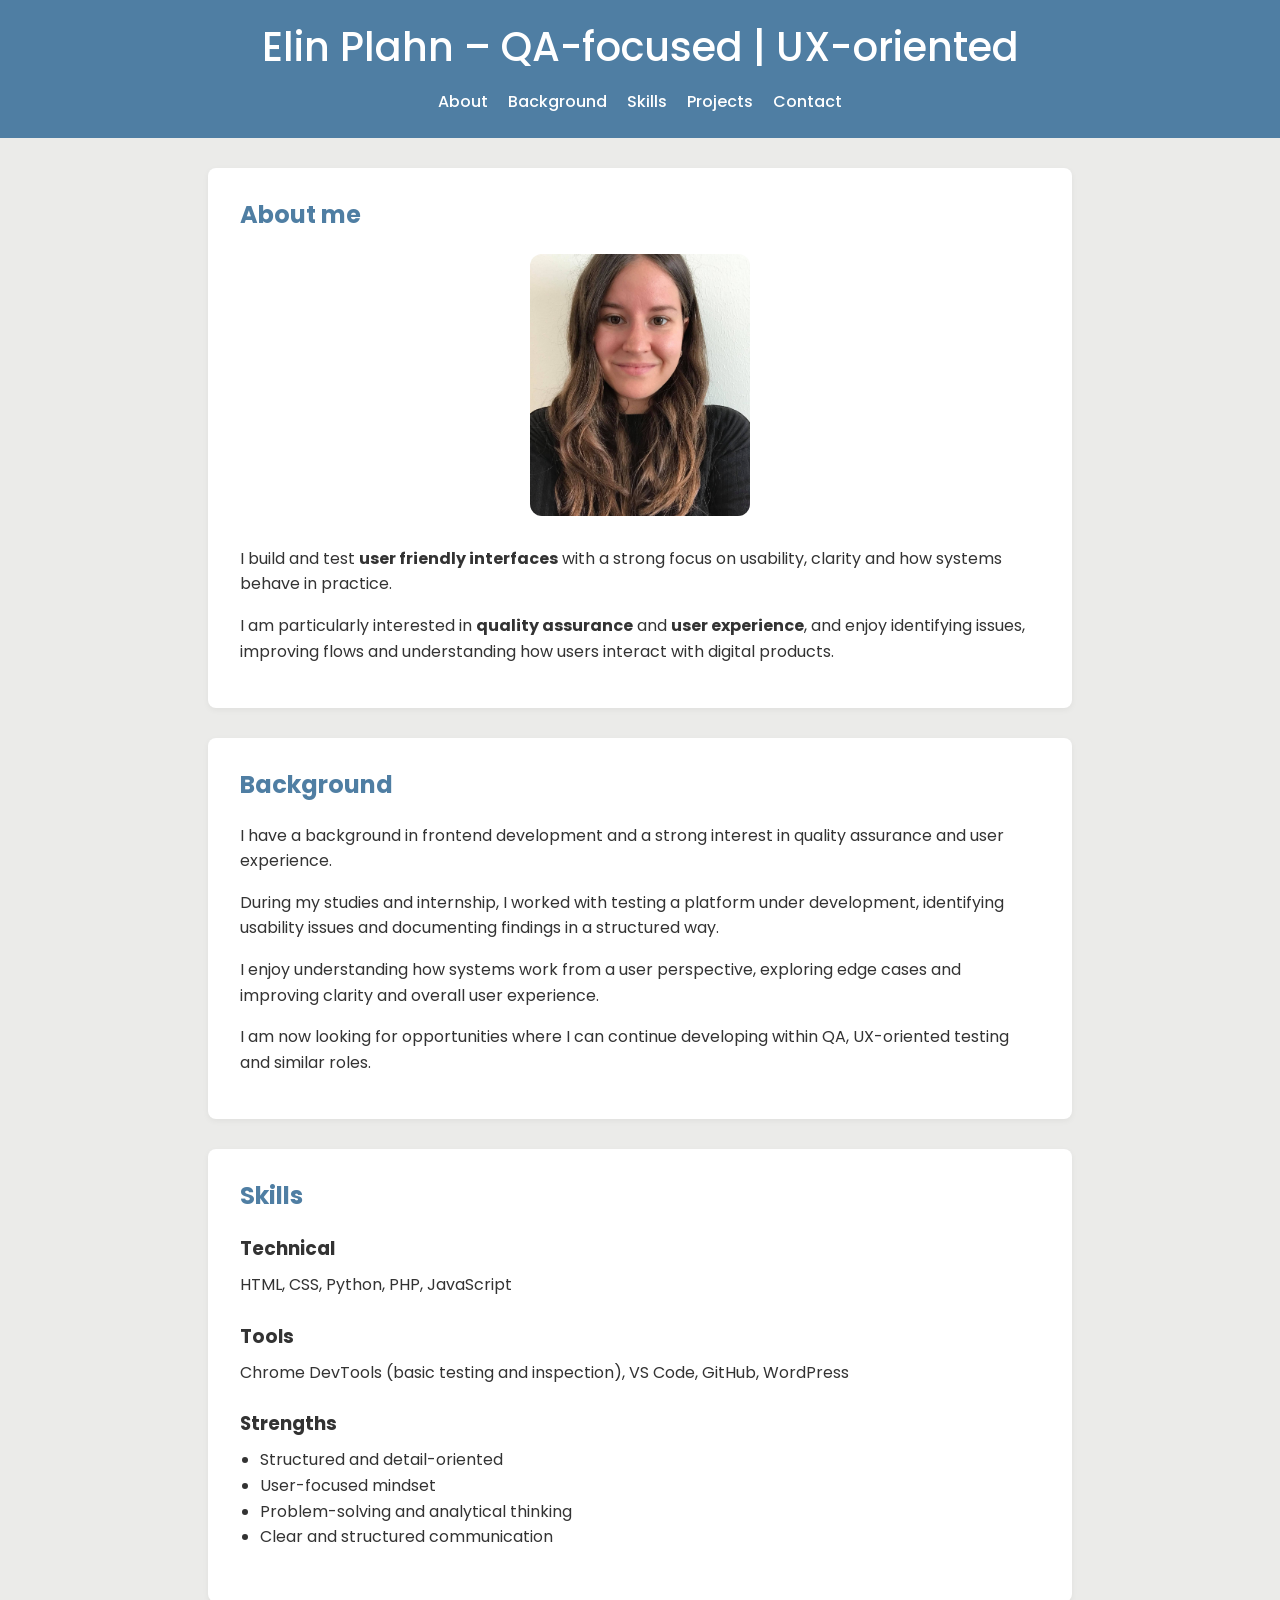
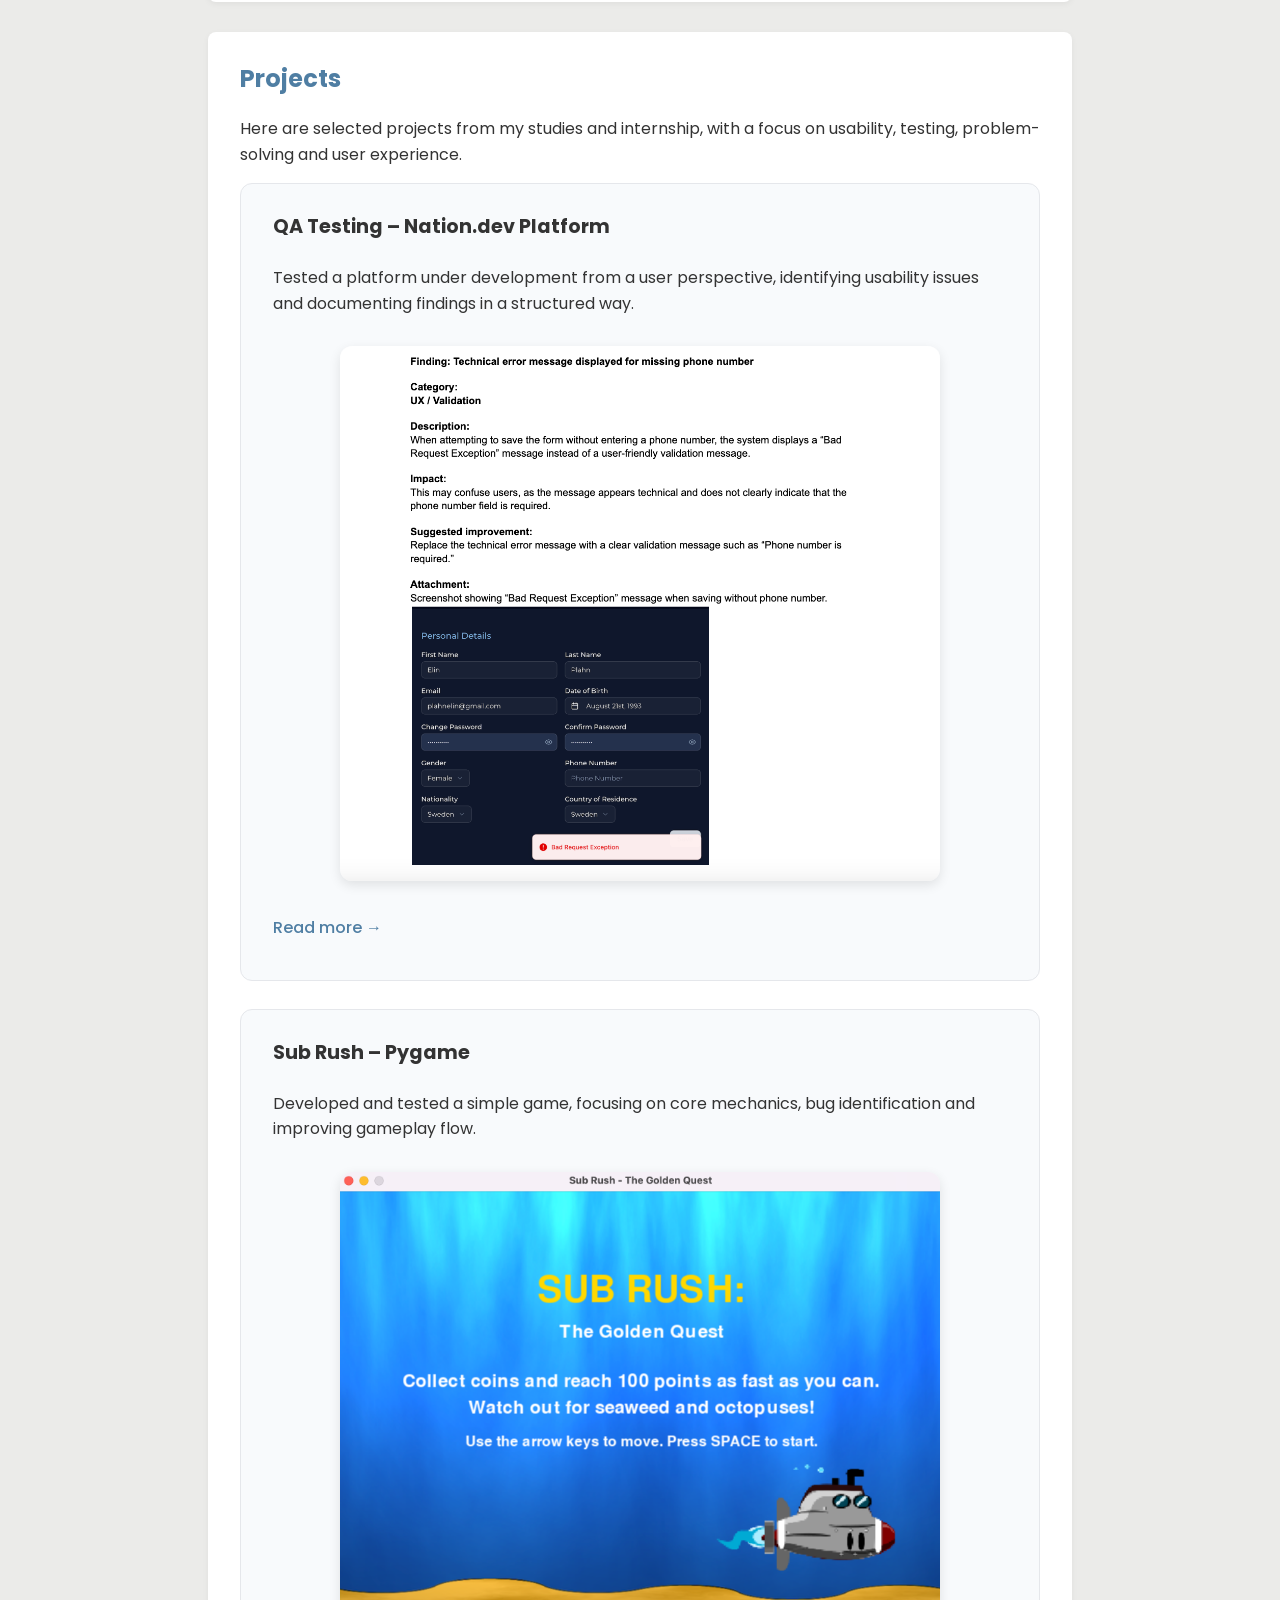
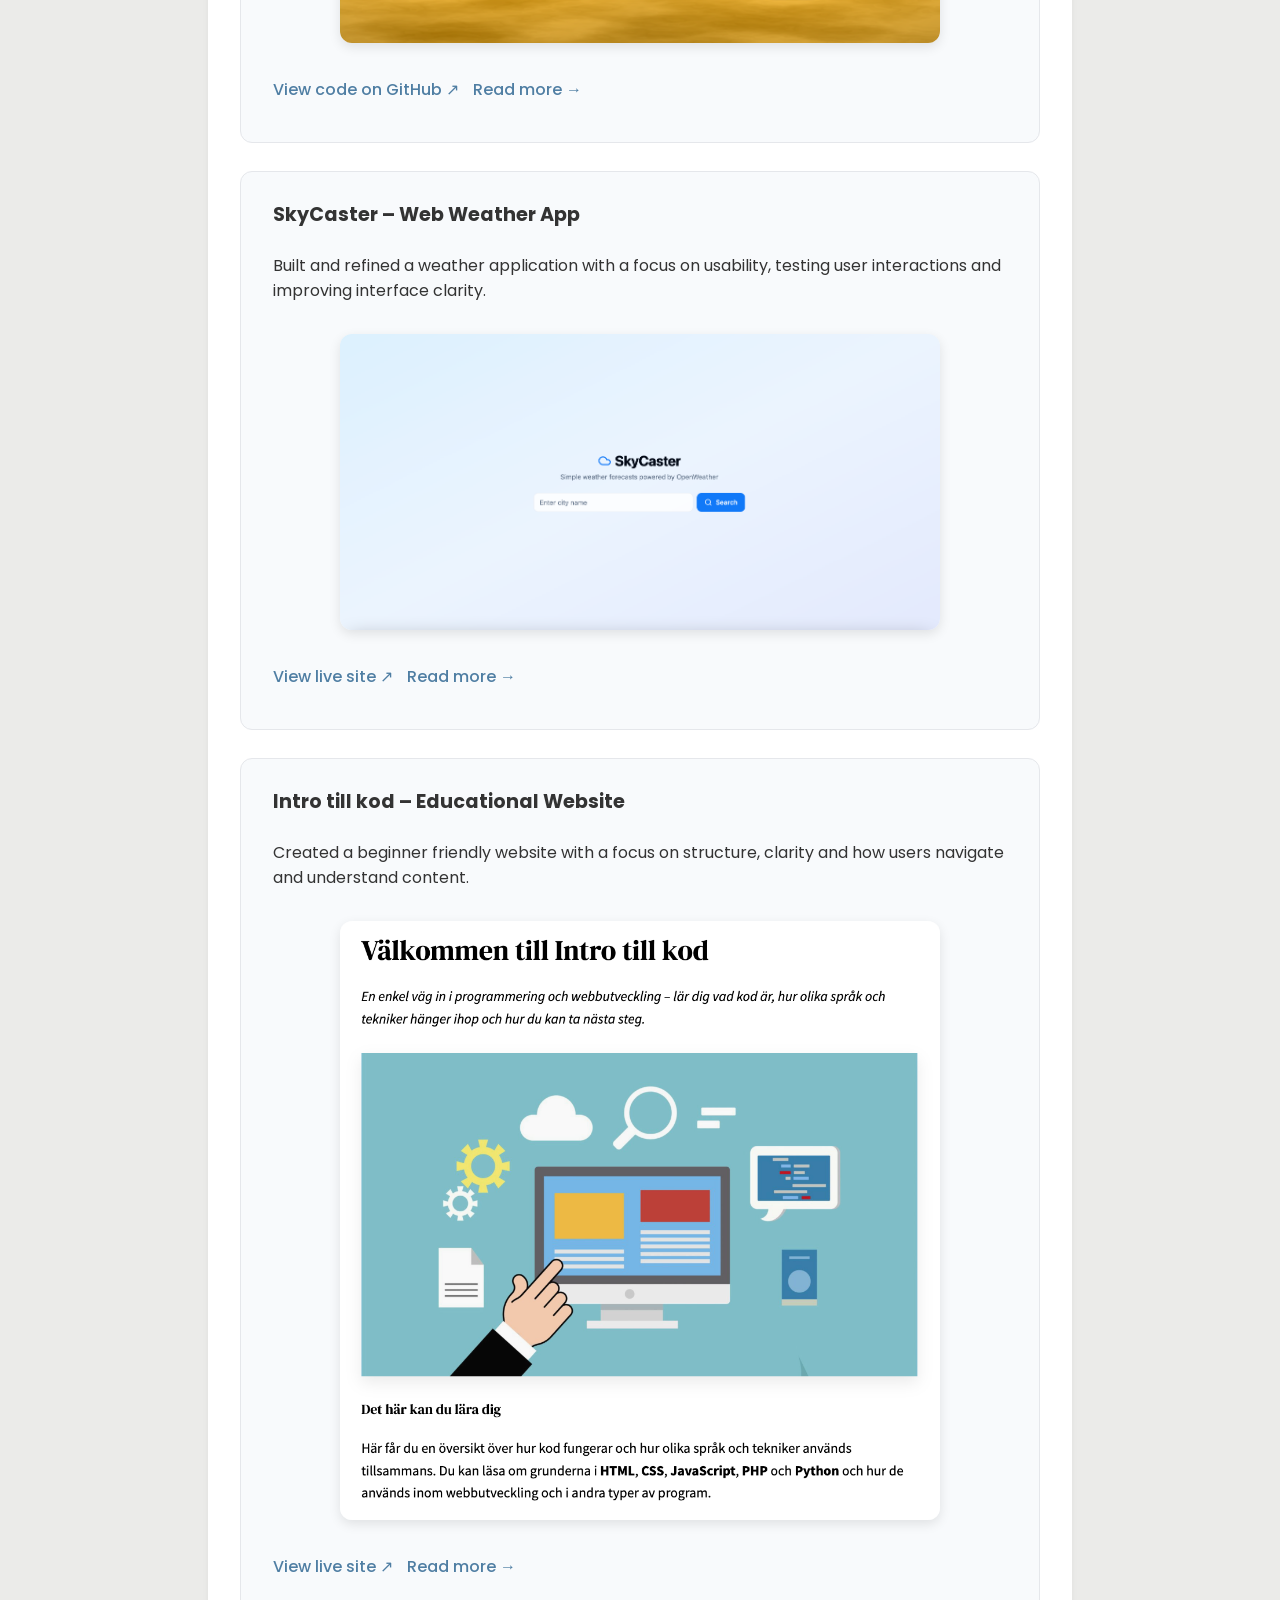
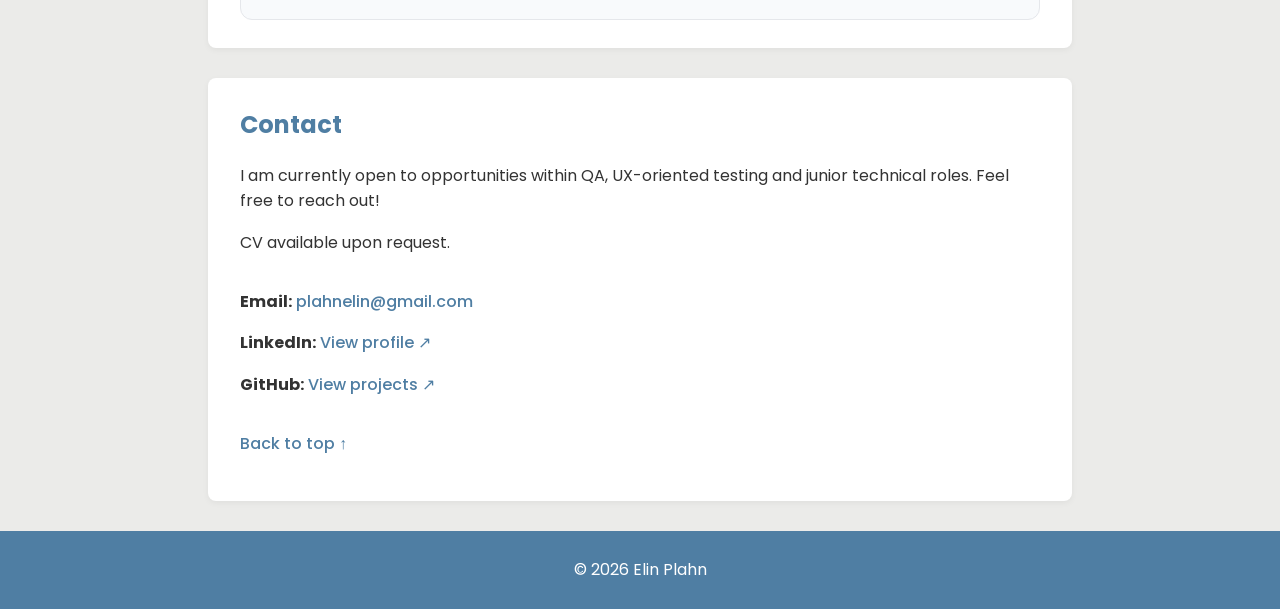
==== index.html @ 6ce19d5e "Update skills and contact information wording" ====
<!DOCTYPE html>
<html lang="en">
  <head>
    <meta charset="UTF-8">
    <meta name="viewport" content="width=device-width, initial-scale=1.0">
    <title>Elin Plahn | QA & UX</title>
    <link href="https://fonts.googleapis.com/css2?family=Poppins:wght@400;500;600&display=swap" rel="stylesheet">
    <link rel="stylesheet" href="css/index.css">
  </head>
  <body id="top">
    <header>
      <h1><a href="#top">Elin Plahn – QA-focused | UX-oriented</a></h1>
      <nav>
        <a href="#about">About</a>
        <a href="#background">Background</a>
        <a href="#skills">Skills</a>
      
        <div class="dropdown">
          <a href="#projects" class="dropbtn">Projects</a>
          <div class="dropdown-content">
            <a href="qa.html">QA Case</a>
            <a href="subrush.html">Sub Rush</a>
            <a href="weather.html">Weather App</a>
            <a href="intro.html">Intro till kod</a>
          </div>
        </div>
        <a href="#contact">Contact</a>
      </nav>
    </header>

    <div class="container">
      <section id="about">
        <h2>About me</h2>
        <img src="images/elinplahn.jpg" alt="Profile photo of Elin Plahn" class="profile-image">
        <p>I build and test <strong>user friendly interfaces</strong> with a strong focus on usability, clarity and how systems behave in practice.

        <p>I am particularly interested in <strong>quality assurance</strong> and <strong>user experience</strong>, and enjoy identifying issues, improving flows and understanding how users interact with digital products.</p>
      </section>
    </div>
    
    <div class="container">
      <section id="background">
        <h2>Background</h2>

        <p>I have a background in frontend development and a strong interest in quality assurance and user experience.</p>

        <p>During my studies and internship, I worked with testing a platform under development, identifying usability issues and documenting findings in a structured way.</p>

        <p>I enjoy understanding how systems work from a user perspective, exploring edge cases and improving clarity and overall user experience.</p>

        <p>I am now looking for opportunities where I can continue developing within QA, UX-oriented testing and similar roles.</p>
      </section>
    </div>

    <div class="container">
      <section id="skills">
        <h2>Skills</h2>
      
        <div class="skills-group">
          <h3>Technical</h3>
          <p>HTML, CSS, Python, PHP, JavaScript</p>
        </div>
      
        <div class="skills-group">
          <h3>Tools</h3>
          <p>Chrome DevTools (basic testing and inspection), VS Code, GitHub, WordPress</p>
        </div>
      
        <div class="skills-group">
          <h3>Strengths</h3>
          <ul>
            <li>Structured and detail-oriented</li>
            <li>User-focused mindset</li>
            <li>Problem-solving and analytical thinking</li>
            <li>Clear and structured communication</li>
          </ul>
        </div>
      </section>
    </div>
    
    <div class="container"> 
      <section id="projects">
        <h2>Projects</h2>
        <p>Here are selected projects from my studies and internship, with a focus on usability, testing, problem-solving and user experience.</p>

        <div class="projects-grid">
    
          <div class="project-card">
            <h3>QA Testing – Nation.dev Platform</h3>
            
            <p>Tested a platform under development from a user perspective, identifying usability issues and documenting findings in a structured way.</p>

            <img src="images/qa-bad-request-error.png" alt="Technical error message shown instead of user-friendly validation feedback" class="project-image">

            <div class="project-links">
              <a href="qa.html" class="project-link">Read more →</a>
            </div>

          </div>

          <div class="project-card">
            <h3>Sub Rush – Pygame</h3>

            <p>Developed and tested a simple game, focusing on core mechanics, bug identification and improving gameplay flow.</p>
            
            <img src="images/sub-rush-menu.png" alt="Gameplay showing submarine collecting coins and avoiding enemies" class="project-image">

            <div class="project-links">
              <a href="https://github.com/Eplahn/sub-rush-pygame" target="_blank" class="project-link">View code on GitHub ↗</a>
              <a href="subrush.html" class="project-link">Read more →</a>
            </div>

          </div>

          <div class="project-card">
            <h3>SkyCaster – Web Weather App</h3>
            
            <p>Built and refined a weather application with a focus on usability, testing user interactions and improving interface clarity.</p>

            <img src="images/skycaster-screenshot.png" alt="Screenshot of the SkyCaster weather app" class="project-image">

            <div class="project-links">
              <a href="https://sky-caster.lovable.app/" target="_blank" class="project-link">View live site ↗</a>
              <a href="weather.html" class="project-link">Read more →</a>
            </div>

          </div>

          <div class="project-card">
            <h3>Intro till kod – Educational Website</h3>

            <p>Created a beginner friendly website with a focus on structure, clarity and how users navigate and understand content.</p>

            <img src="images/intro-screenshot.png" alt="Screenshot of the Intro till kod website" class="project-image">

            <div class="project-links">
              <a href="https://introtillkod.ct.ws/" target="_blank" class="project-link">View live site ↗</a>
              <a href="intro.html" class="project-link">Read more →</a>
            </div>
          
          </div>
    
        </div>
      </section>
    </div>

    <div class="container">
      <section id="contact">
        <h2>Contact</h2>
      
        <p>I am currently open to opportunities within QA, UX-oriented testing and junior technical roles. Feel free to reach out!</p>
      
        <p>CV available upon request.</p>
      
        <div class="contact-links">
          <p>
            <strong>Email:</strong>
            <a href="mailto:plahnelin@gmail.com">plahnelin@gmail.com</a>
          </p>
      
          <p>
            <strong>LinkedIn:</strong>
            <a href="https://www.linkedin.com/in/elin-plahn/" target="_blank">View profile ↗</a>
          </p>
      
          <p>
            <strong>GitHub:</strong>
            <a href="https://github.com/Eplahn" target="_blank">View projects ↗</a>
          </p>
        </div>
      
        <p class="back-link">
          <a href="#top">Back to top ↑</a>
        </p>
      </section>
    </div>
    
    <footer>
        <p>© 2026 Elin Plahn</p>
    </footer>
  </body>
</html>
---- css/index.css ----
/* GLOBAL STYLING */

html {
  scroll-behavior: smooth;
}
  
body {
  margin: 0;
  padding: 0;
  color: #333;
  background-color: #ebebe9;
  font-family: "Poppins", "Segoe UI", Helvetica, Arial, sans-serif;
  line-height: 1.6;
}
  
h1 {
  margin: 0;
  font-size: 2.5em;
  font-weight: 500;
}
  
h2 {
  color: #4f7ea3;
  margin-top: 0;
  margin-bottom: 18px;
}
  
a {
  text-decoration: none;
}
  
  
  /* LAYOUT */
  
.container {
  background-color: white;
  margin: 30px auto;
  padding: 28px 32px;
  max-width: 800px;
  border-radius: 8px;
  box-shadow: 0 2px 6px rgba(0, 0, 0, 0.05);
}
  
footer {
  background-color: #4f7ea3;
  color: #fff;
  padding: 10px;
  text-align: center;
  font-family: "Poppins", "Segoe UI", Helvetica, Arial, sans-serif;
}
  
  
/* HEADER & NAV */
  
header {
  background-color: #4f7ea3;
  color: #fff;
  padding: 15px;
  text-align: center;
}
  
h1 a {
  color: white;
}
  
nav {
  display: flex;
  justify-content: center;
  align-items: center;
  gap: 20px;
  margin-top: 10px;
  margin-bottom: 8px;
}
  
nav a {
  color: white;
  text-underline-offset: 4px;
  font-weight: 500;
}
  
nav a:hover {
  text-decoration: underline;
}
  
nav a.active {
  text-decoration: underline;
  font-weight: 600;
}
  
  
/* Dropdown */
  
.dropdown {
  position: relative;
}
  
.dropdown-content {
  display: none;
  position: absolute;
  background-color: white;
  min-width: 180px;
  border-radius: 6px;
  box-shadow: 0 4px 10px rgba(0,0,0,0.1);
  top: 100%;
  left: 0;
  z-index: 1000;
}
  
.dropdown-content a {
  color: #333;
  padding: 10px;
  display: block;
}
  
.dropdown-content a:hover {
  background-color: #f2f2f2;
  padding-left: 14px;
  transition: 0.2s;
}
  
.dropdown:hover .dropdown-content {
  display: block;
}
  
.dropbtn {
  background: none;
  border: none;
  color: white;
  font: inherit;
  font-weight: 500;
  cursor: pointer;
  padding: 0;
}
  
.dropbtn:hover {
  text-decoration: underline;
}
  
  
/* REUSABLE COMPONENTS */
  
/* Skills */
  
.skills-group {
  margin-bottom: 24px;
}
  
.skills-group h3 {
  margin-bottom: 8px;
}
  
.skills-group p,
.skills-group ul {
  margin: 0;
}
  
.skills-group ul {
  padding-left: 20px;
}
  
  
/* Project cards */
  
.projects-grid {
  display: flex;
  flex-direction: column;
  gap: 28px;
}
  
.project-card {
  display: flex;
  flex-direction: column;
  gap: 14px;
  background-color: #f8fafc;
  border-radius: 12px;
  padding: 28px 32px;
  border: 1px solid #e5e7eb;
  transition: transform 0.2s ease, box-shadow 0.2s ease;
}
  
.project-card:hover {
  transform: translateY(-4px);
  box-shadow: 0 8px 20px rgba(0,0,0,0.08);
}

.project-card h3 {
  margin-top: 0;
  margin-bottom: 8px;
  font-size: 1.2rem;
}
  
.project-card p {
  margin-top: 0;
  margin-bottom: 16px;
}
  
  
/* Links */
  
.project-links {
  display: flex;
  gap: 14px;
  margin-top: 4px;
  margin-bottom: 12px;
  flex-wrap: wrap;
}
  
.project-link {
  font-weight: 500;
  color: #4f7ea3;
  transition: 0.2s;
}
  
.project-link:hover {
  text-decoration: underline;
  color: #2f5978;
  transform: translateY(-4px);
}
  
  
/* Meta */
  
.project-meta {
  font-size: 0.9rem;
  color: #6b7280;
  margin-bottom: 24px;
}
  
  
/* QA */
  
.qa-finding {
  background-color: #f1f5f9;
  padding: 15px;
  border-radius: 10px;
  margin-top: 15px;
}
  
  
/* Utility links */

.go-to-link {
  display: inline-block;
  margin-bottom: 12px;
  color: #4f7ea3;
  font-weight: 500;
}

.go-to-link:hover {
  text-decoration: underline;
  color: #2f5978;
}
  
.back-link {
  margin-top: 24px;
  padding-top: 10px;
}

.back-link a {
  color: #4f7ea3;
  font-weight: 500;
}

.back-link a:hover {
  text-decoration: underline;
  color: #2f5978;
}
  
/* Contact */
  
.contact-links {
  padding-top: 1px;
}
  
.contact-links a {
  color: #4f7ea3;
  font-weight: 500;
}
  
.contact-links a:hover {
  text-decoration: underline;
  color: #2f5978;
}
  
  
/* IMAGES */
  
.profile-image {
  display: block;
  width: 100%;
  max-width: 220px;
  border-radius: 12px;
  margin: 20px auto 30px auto;
}
  
.project-image {
  display: block;
  width: 85%;
  max-width: 600px;
  margin: 0 auto 16px auto;
  border-radius: 12px;
  box-shadow: 0 4px 12px rgba(0,0,0,0.1);
}
  
.project-detail-image {
  display: block;
  width: 85%;
  max-width: 600px;
  margin: 0 auto;
  border-radius: 10px;
  box-shadow: 0 6px 18px rgba(0,0,0,0.08);
}
  
.project-figure {
  margin: 30px auto 34px auto;
  max-width: 600px;
}
  
.project-figure figcaption {
  margin-top: 10px;
  font-size: 0.9rem;
  color: #6b7280;
  text-align: center;
}
  
  
/* PAGE-SPECIFIC (INTRO) */
  
#intro p {
  margin-bottom: 18px;
}
  
#intro ul {
  margin-bottom: 38px;
  padding-left: 22px;
}
  
#intro li {
  margin-bottom: 6px;
}
  
#intro h3 {
  margin-top: 32px;
  margin-bottom: 14px;
}
  
  
/* RESPONSIVE */
  
@media (max-width: 768px) {
  header {
    padding: 18px 16px;
  }
  
  h1 {
    font-size: 2rem;
    line-height: 1.2;
  }
  
  nav {
    flex-wrap: wrap;
    gap: 10px 14px;
    margin-top: 14px;
  }
  
  nav a {
    font-size: 0.95rem;
  }
  
  .dropdown-content {
    display: none;
    position: static;
    transform: none;
    box-shadow: none;
    background: transparent;
    min-width: unset;
    margin-top: 6px;
    text-align: center;
  }
  
  .dropdown-content a {
    color: white;
    padding: 6px 0;
  }
  
  .container {
    margin: 20px 14px;
    padding: 18px;
  }
  
  .project-card {
    padding: 20px;
  }
  
  .project-image,
  .project-detail-image {
    width: 100%;
    max-width: 100%;
  }
}
  
@media (max-width: 480px) {
  h1 {
    font-size: 1.7rem;
  }  
  
  h2 {
    font-size: 1.9rem;
  }
  
  nav {
    gap: 8px 12px;
  }
  
  nav a {
    font-size: 0.9rem;
  }
  
  .dropdown-content {
    display: none !important;
  }
  
  .container {
    margin: 14px 10px;
    padding: 16px;
    border-radius: 6px;
  }
  
  .project-card {
    padding: 16px;
  }
  
  .project-card h3 {
    font-size: 1.1rem;
  }
  
  .project-links {
    gap: 10px;
  }
}
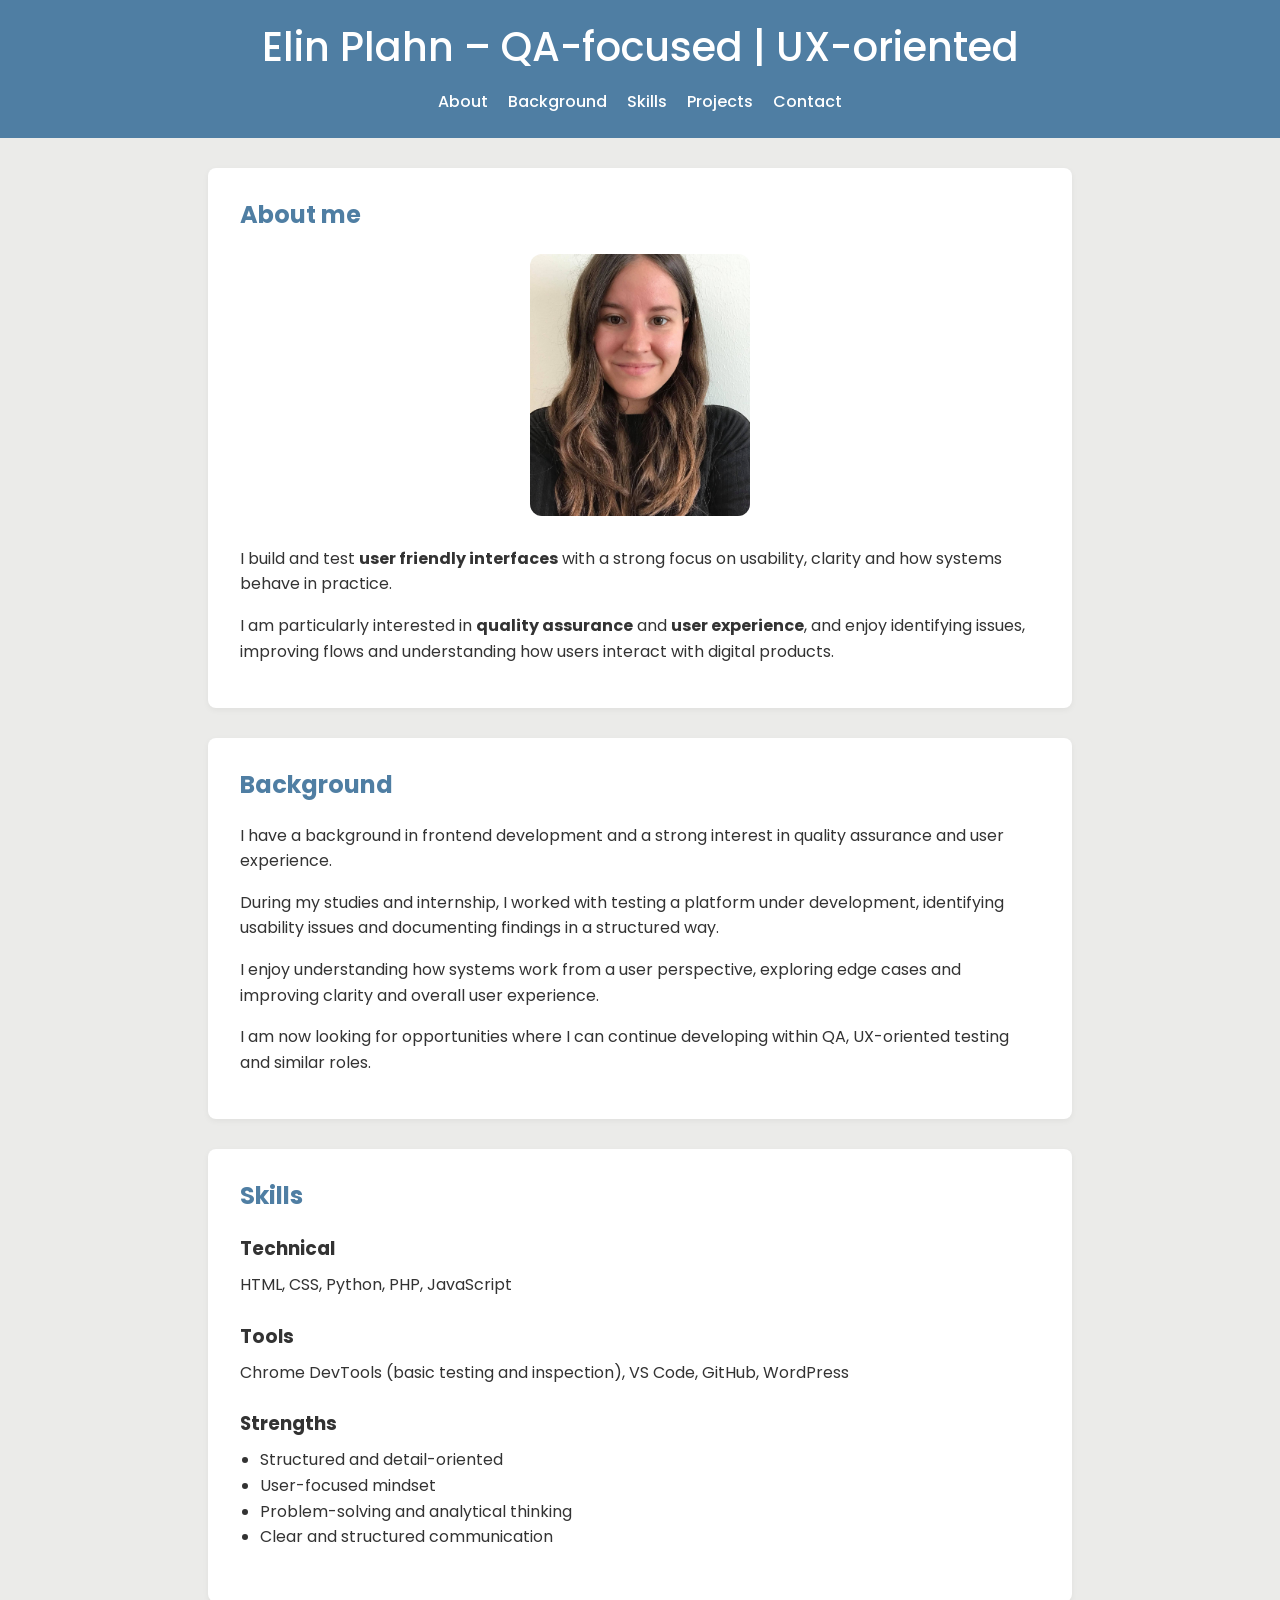
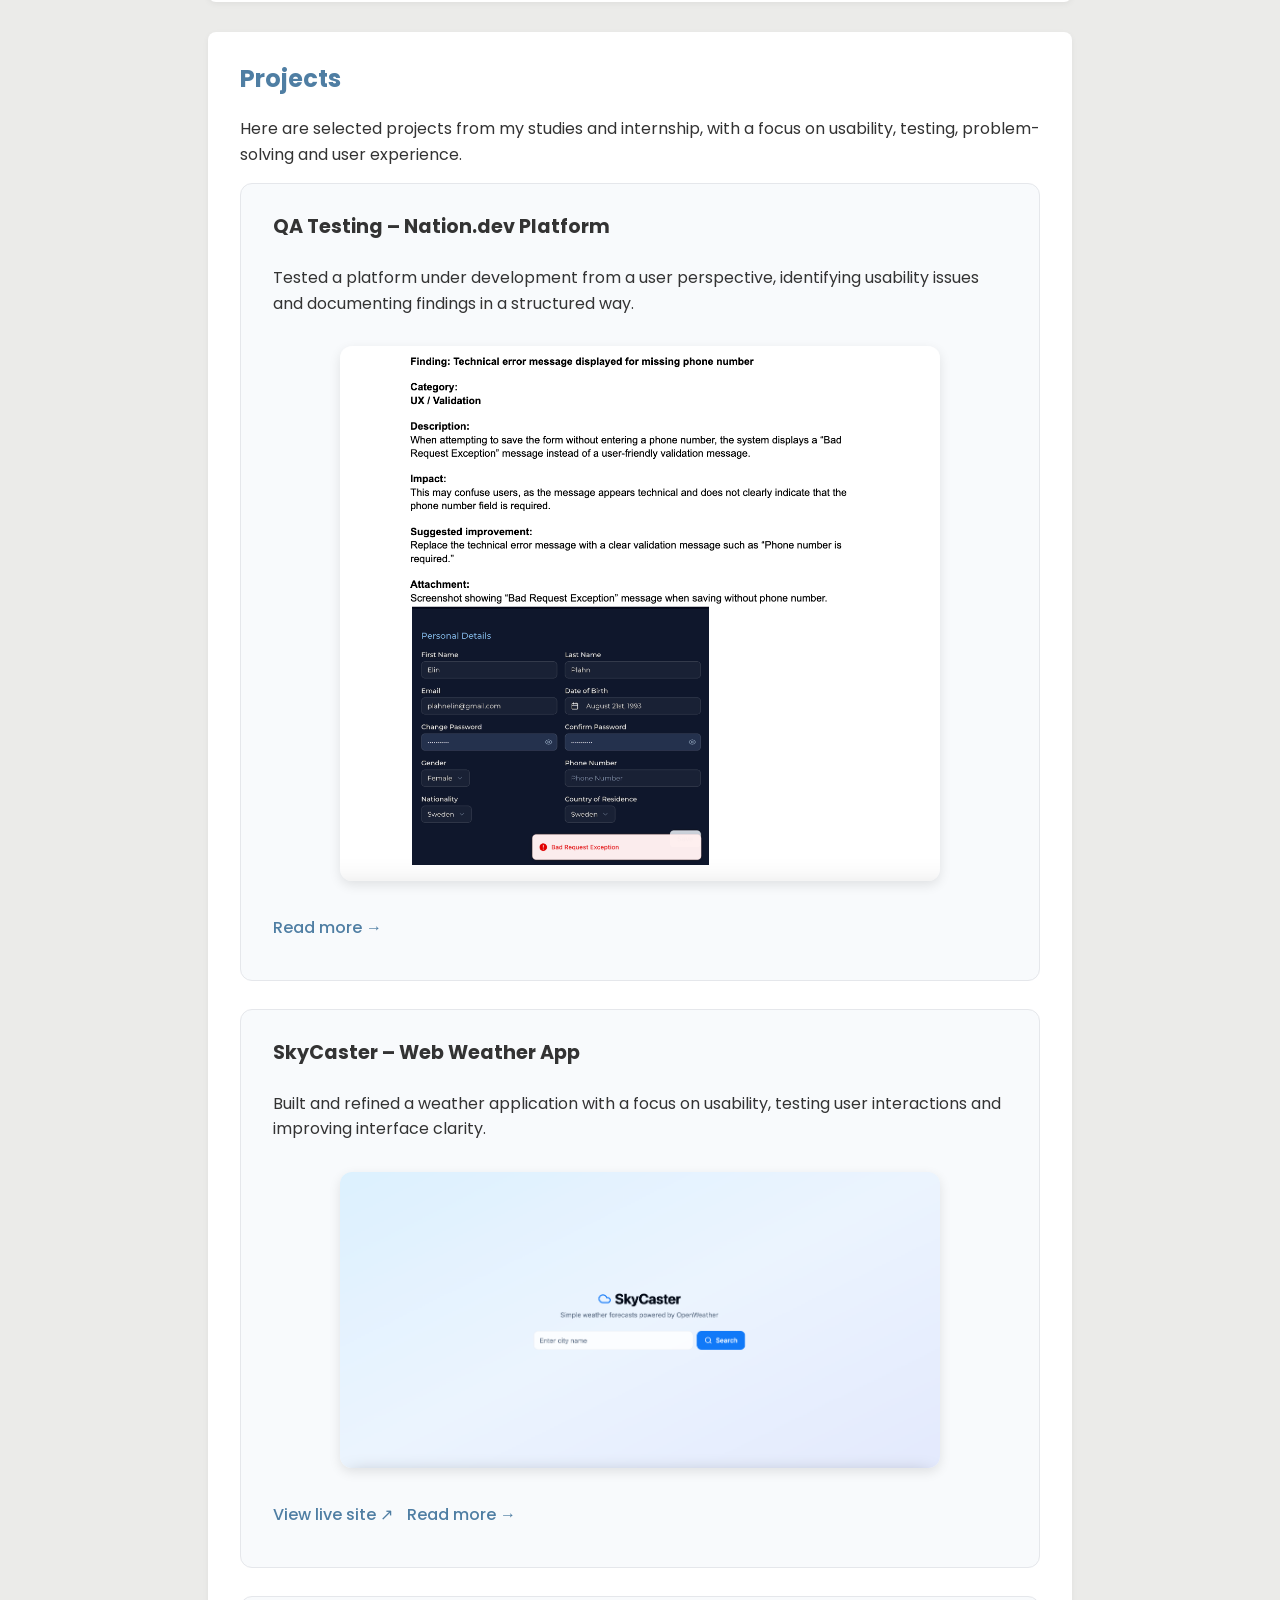
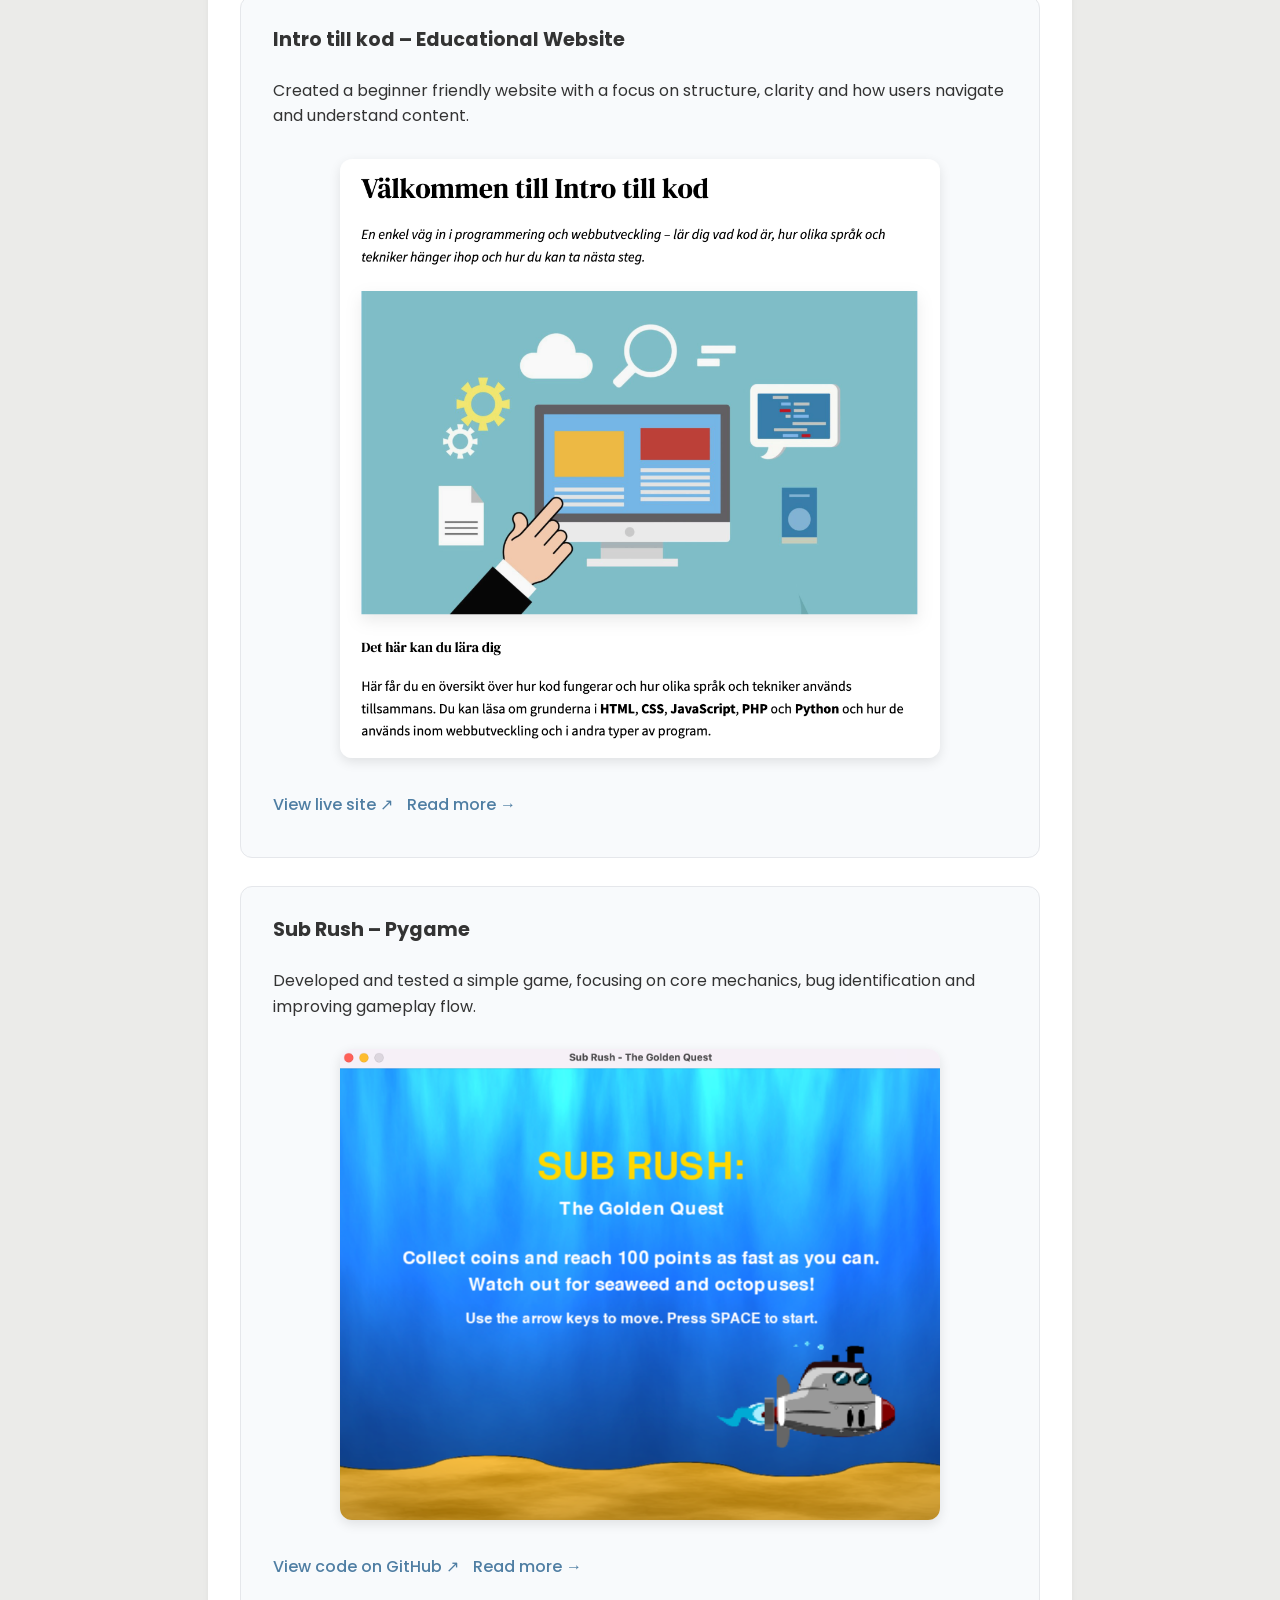
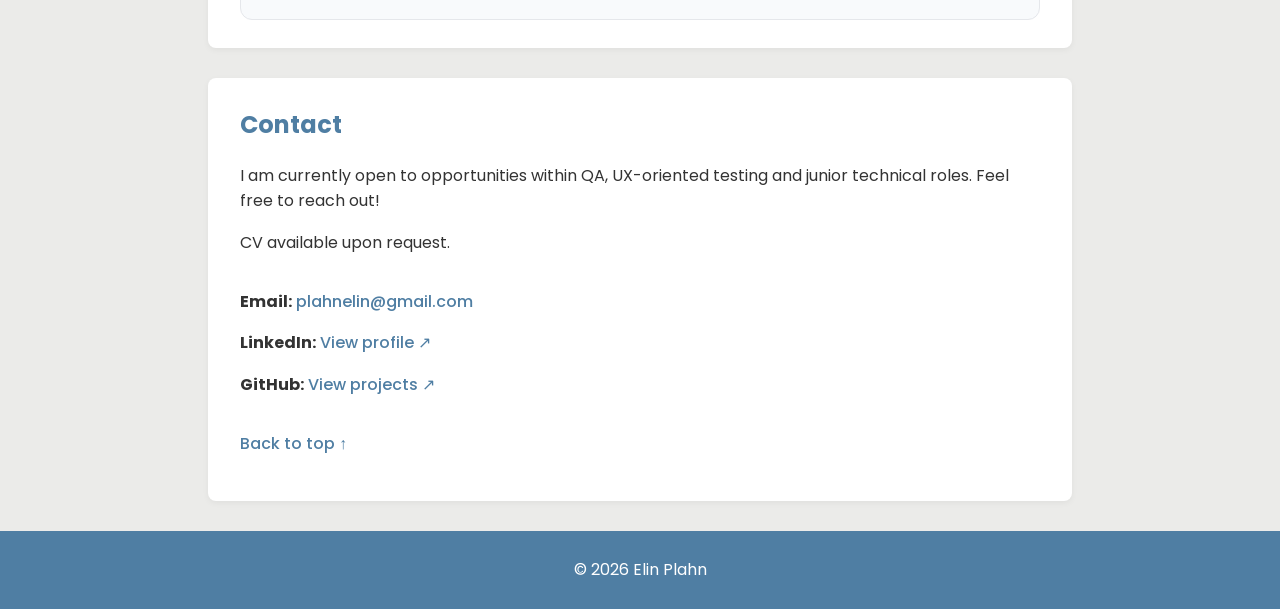
==== commit 7c34ebc7: "Restore Sub Rush project card in index.html Reintroduced Sub Rush project card with details and link" ====
--- a/index.html
+++ b/index.html
@@ -19,9 +19,9 @@
           <a href="#projects" class="dropbtn">Projects</a>
           <div class="dropdown-content">
             <a href="qa.html">QA Case</a>
-            <a href="subrush.html">Sub Rush</a>
             <a href="weather.html">Weather App</a>
             <a href="intro.html">Intro till kod</a>
+            <a href="subrush.html">Sub Rush</a>
           </div>
         </div>
         <a href="#contact">Contact</a>
@@ -99,20 +99,6 @@
           </div>
 
           <div class="project-card">
-            <h3>Sub Rush – Pygame</h3>
-
-            <p>Developed and tested a simple game, focusing on core mechanics, bug identification and improving gameplay flow.</p>
-            
-            <img src="images/sub-rush-menu.png" alt="Gameplay showing submarine collecting coins and avoiding enemies" class="project-image">
-
-            <div class="project-links">
-              <a href="https://github.com/Eplahn/sub-rush-pygame" target="_blank" class="project-link">View code on GitHub ↗</a>
-              <a href="subrush.html" class="project-link">Read more →</a>
-            </div>
-
-          </div>
-
-          <div class="project-card">
             <h3>SkyCaster – Web Weather App</h3>
             
             <p>Built and refined a weather application with a focus on usability, testing user interactions and improving interface clarity.</p>
@@ -138,6 +124,20 @@
               <a href="intro.html" class="project-link">Read more →</a>
             </div>
           
+          </div>
+
+          <div class="project-card">
+            <h3>Sub Rush – Pygame</h3>
+
+            <p>Developed and tested a simple game, focusing on core mechanics, bug identification and improving gameplay flow.</p>
+            
+            <img src="images/sub-rush-menu.png" alt="Gameplay showing submarine collecting coins and avoiding enemies" class="project-image">
+
+            <div class="project-links">
+              <a href="https://github.com/Eplahn/sub-rush-pygame" target="_blank" class="project-link">View code on GitHub ↗</a>
+              <a href="subrush.html" class="project-link">Read more →</a>
+            </div>
+
           </div>
     
         </div>
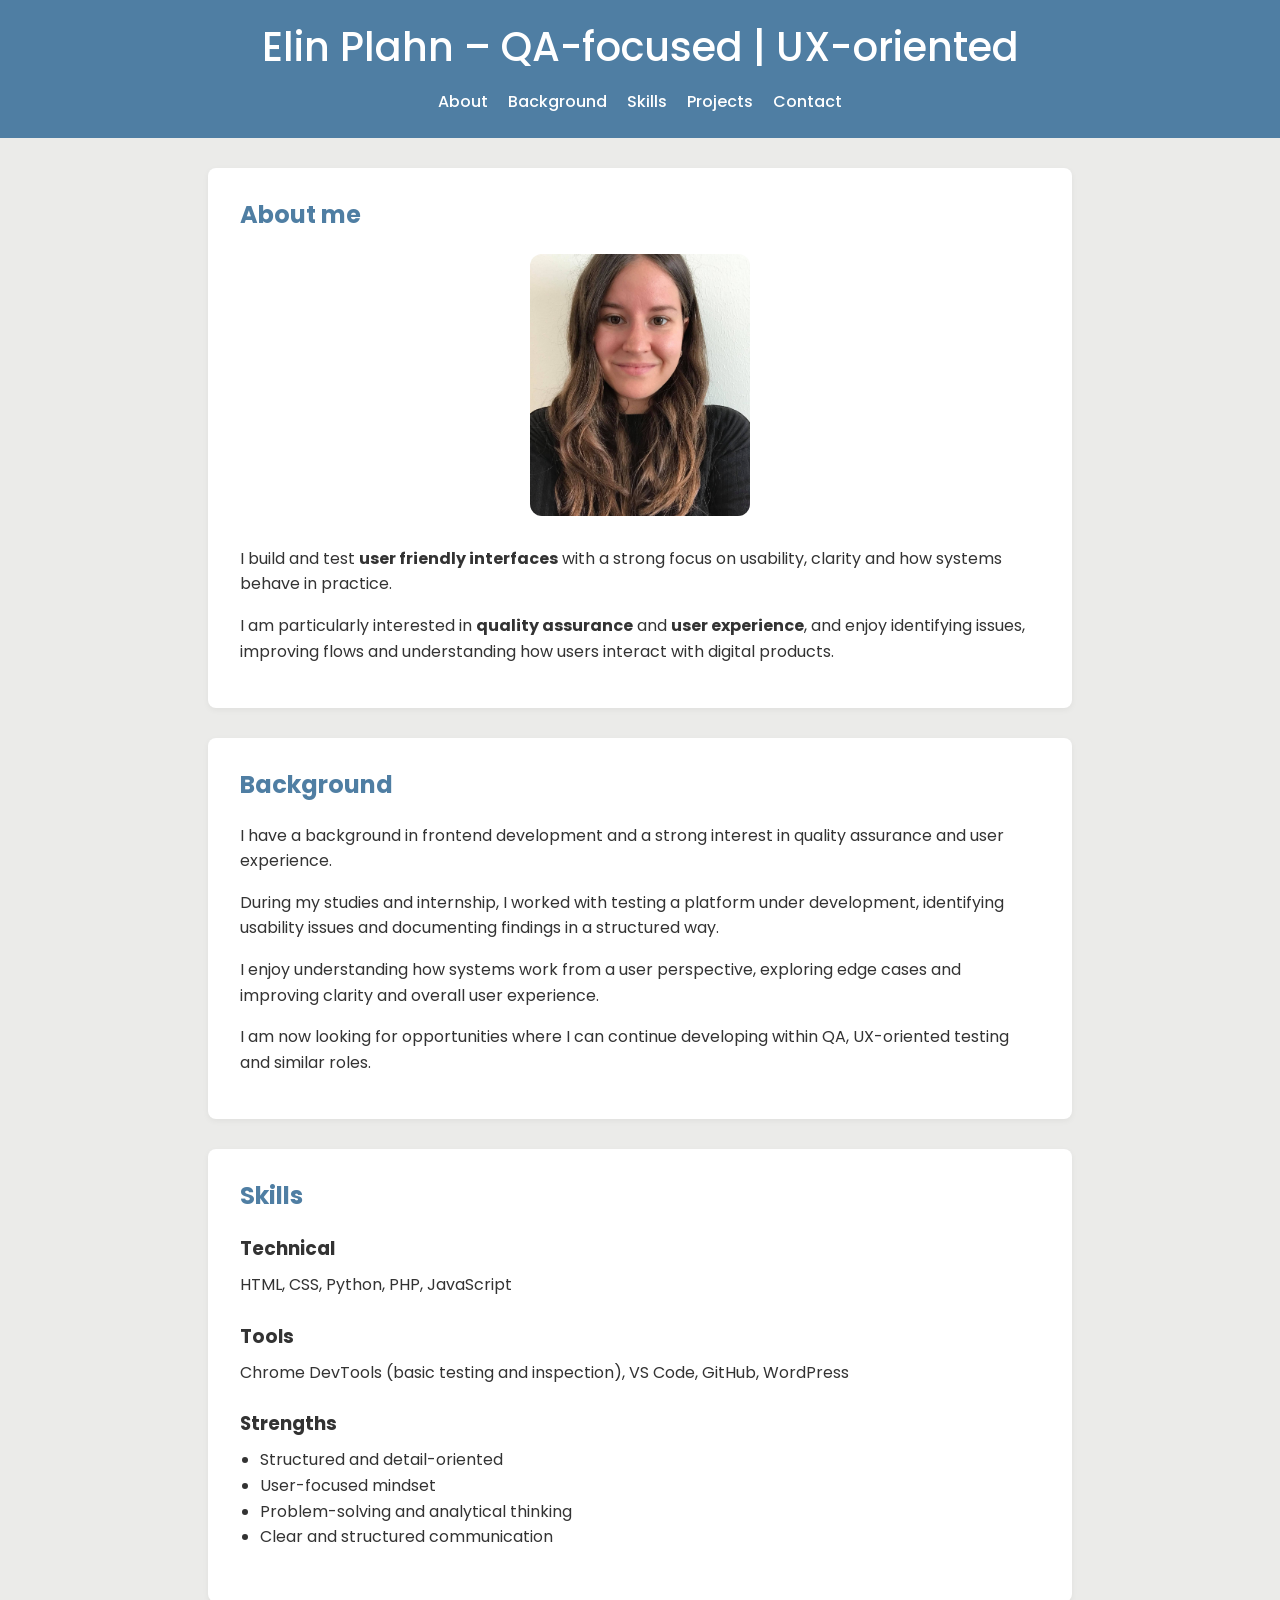
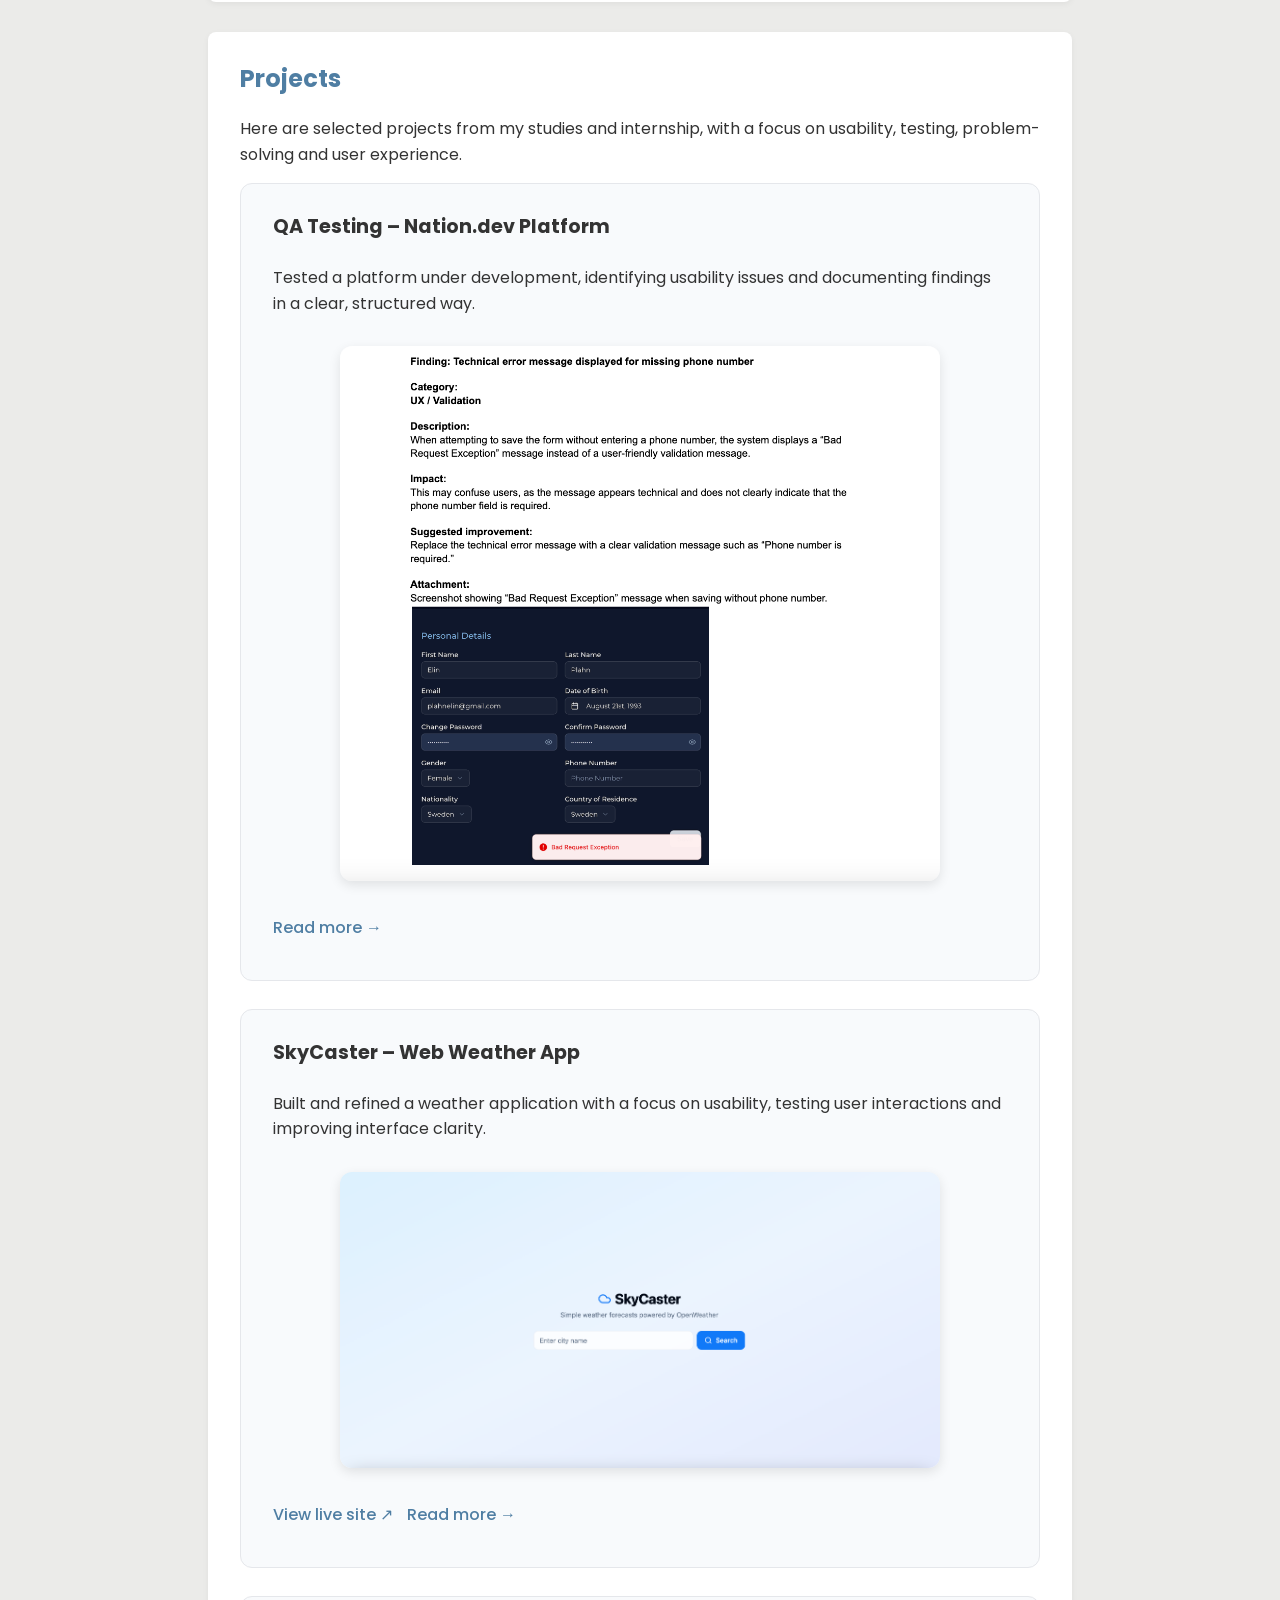
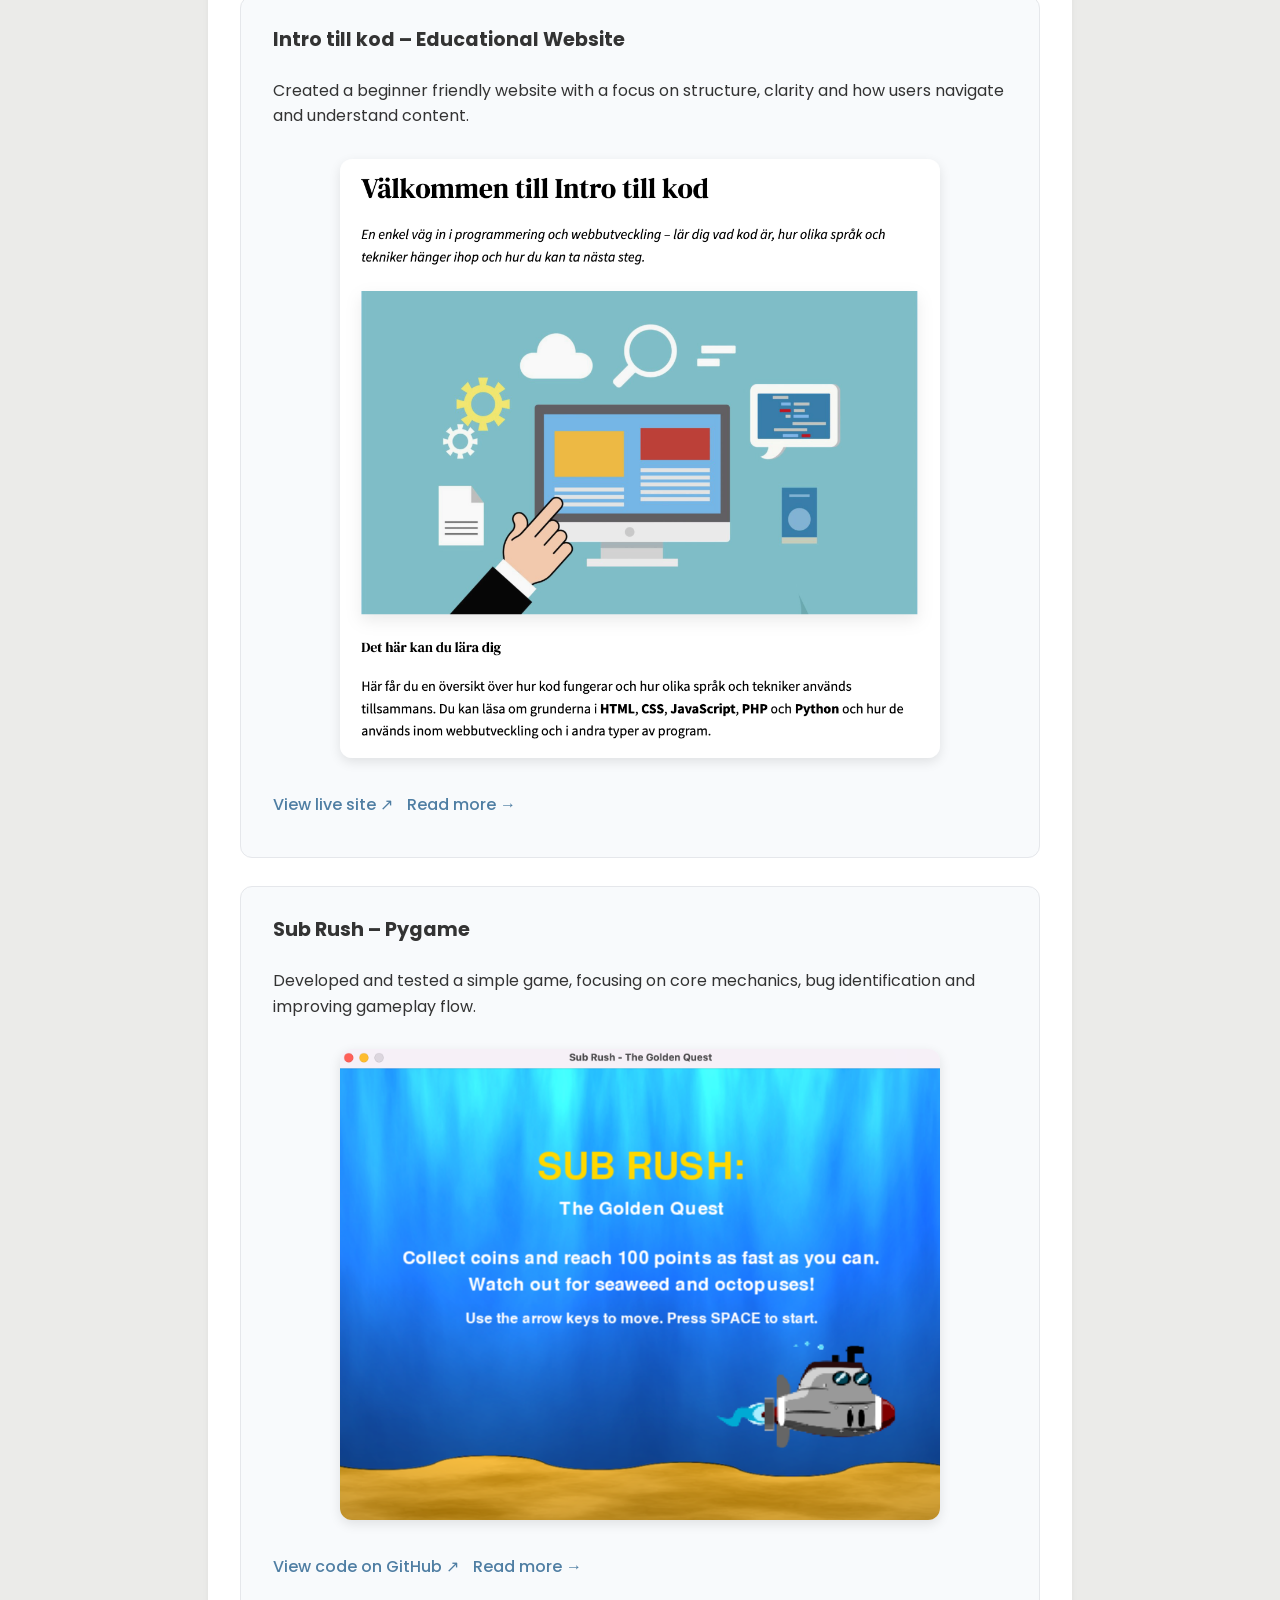
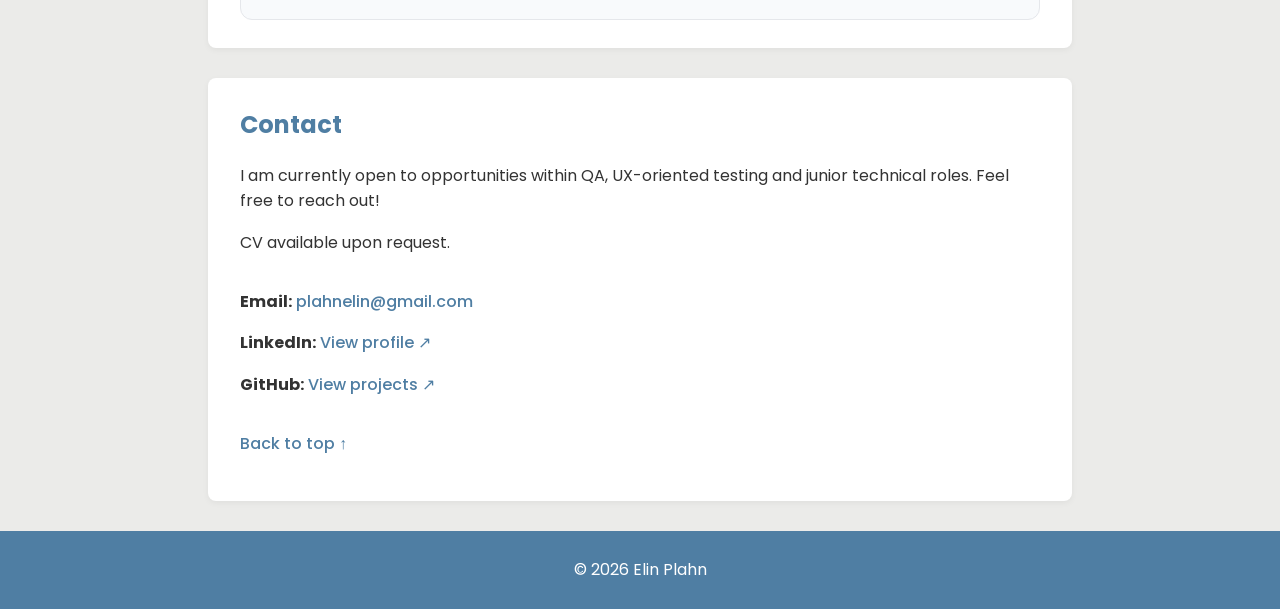
==== commit 421c1e08: "Refine description of QA testing findings" ====
--- a/index.html
+++ b/index.html
@@ -88,7 +88,7 @@
           <div class="project-card">
             <h3>QA Testing – Nation.dev Platform</h3>
             
-            <p>Tested a platform under development from a user perspective, identifying usability issues and documenting findings in a structured way.</p>
+            <p>Tested a platform under development, identifying usability issues and documenting findings in a clear, structured way.</p>
 
             <img src="images/qa-bad-request-error.png" alt="Technical error message shown instead of user-friendly validation feedback" class="project-image">
 
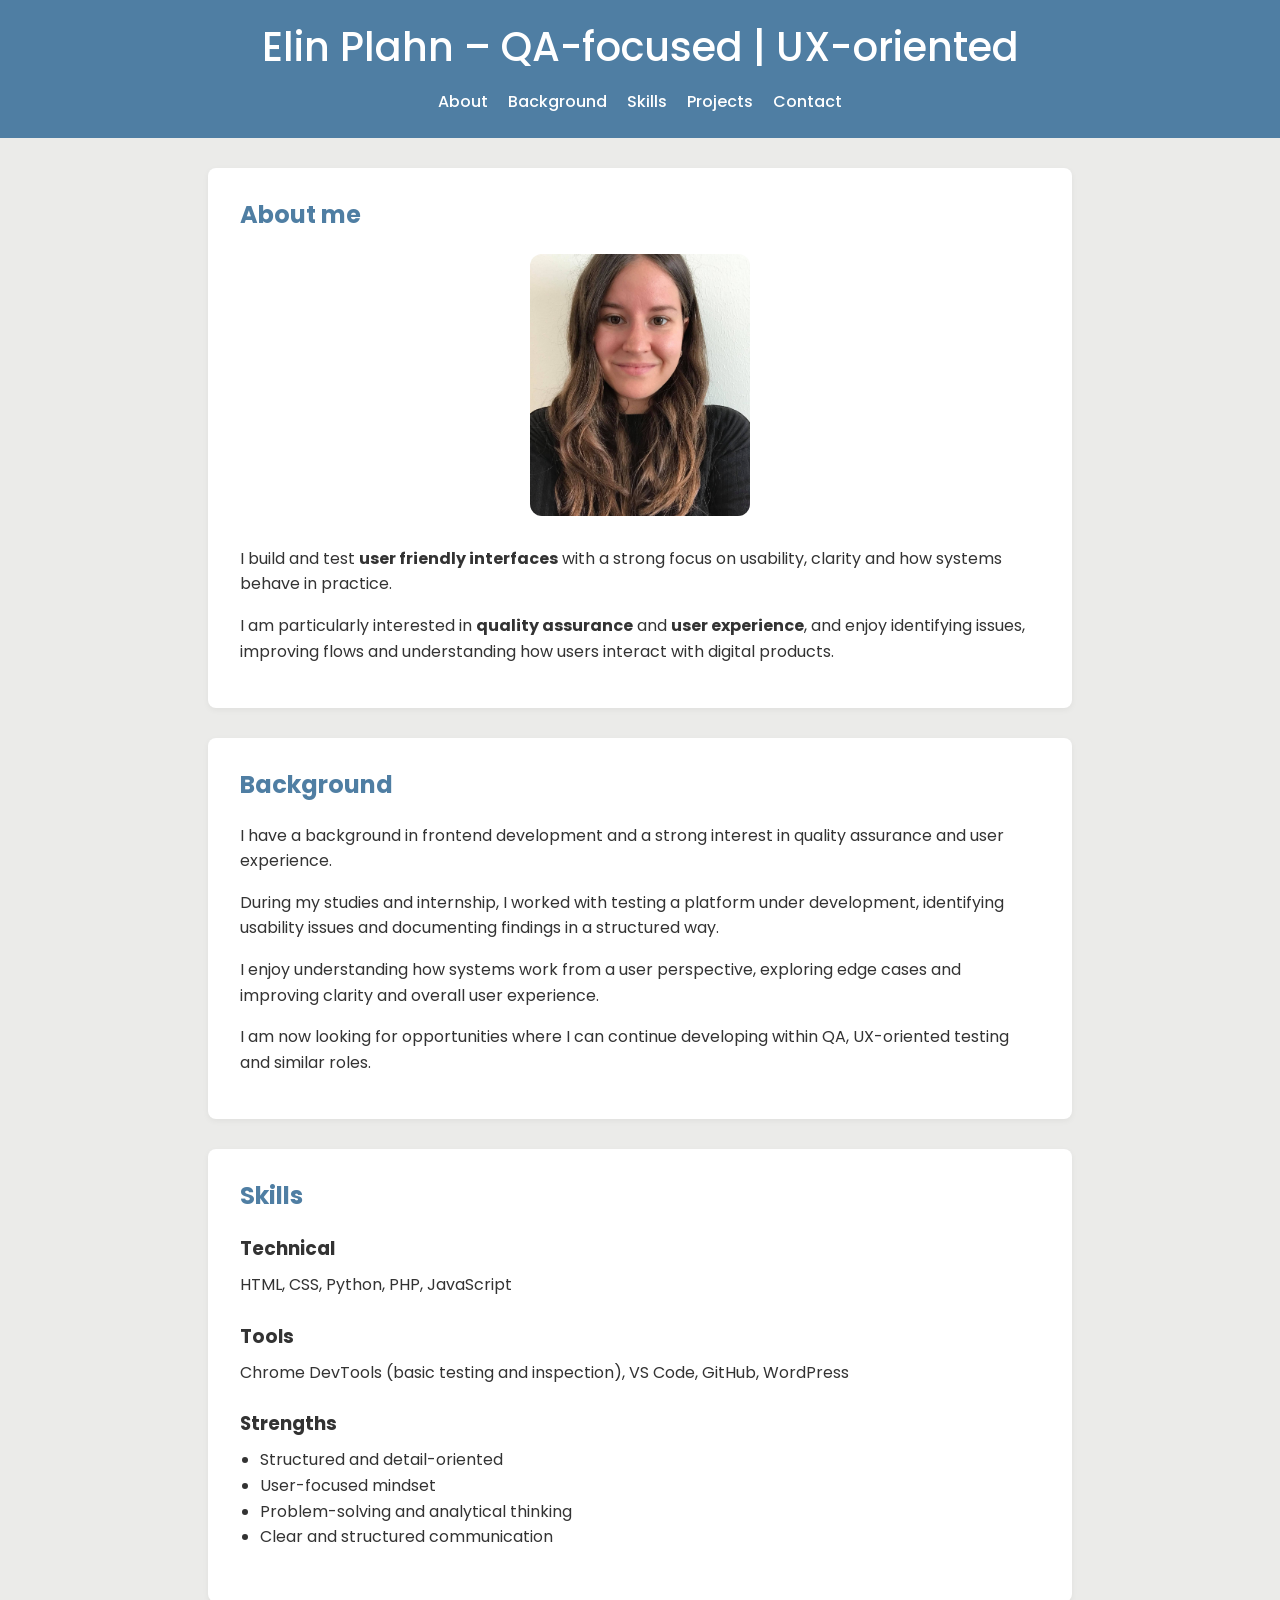
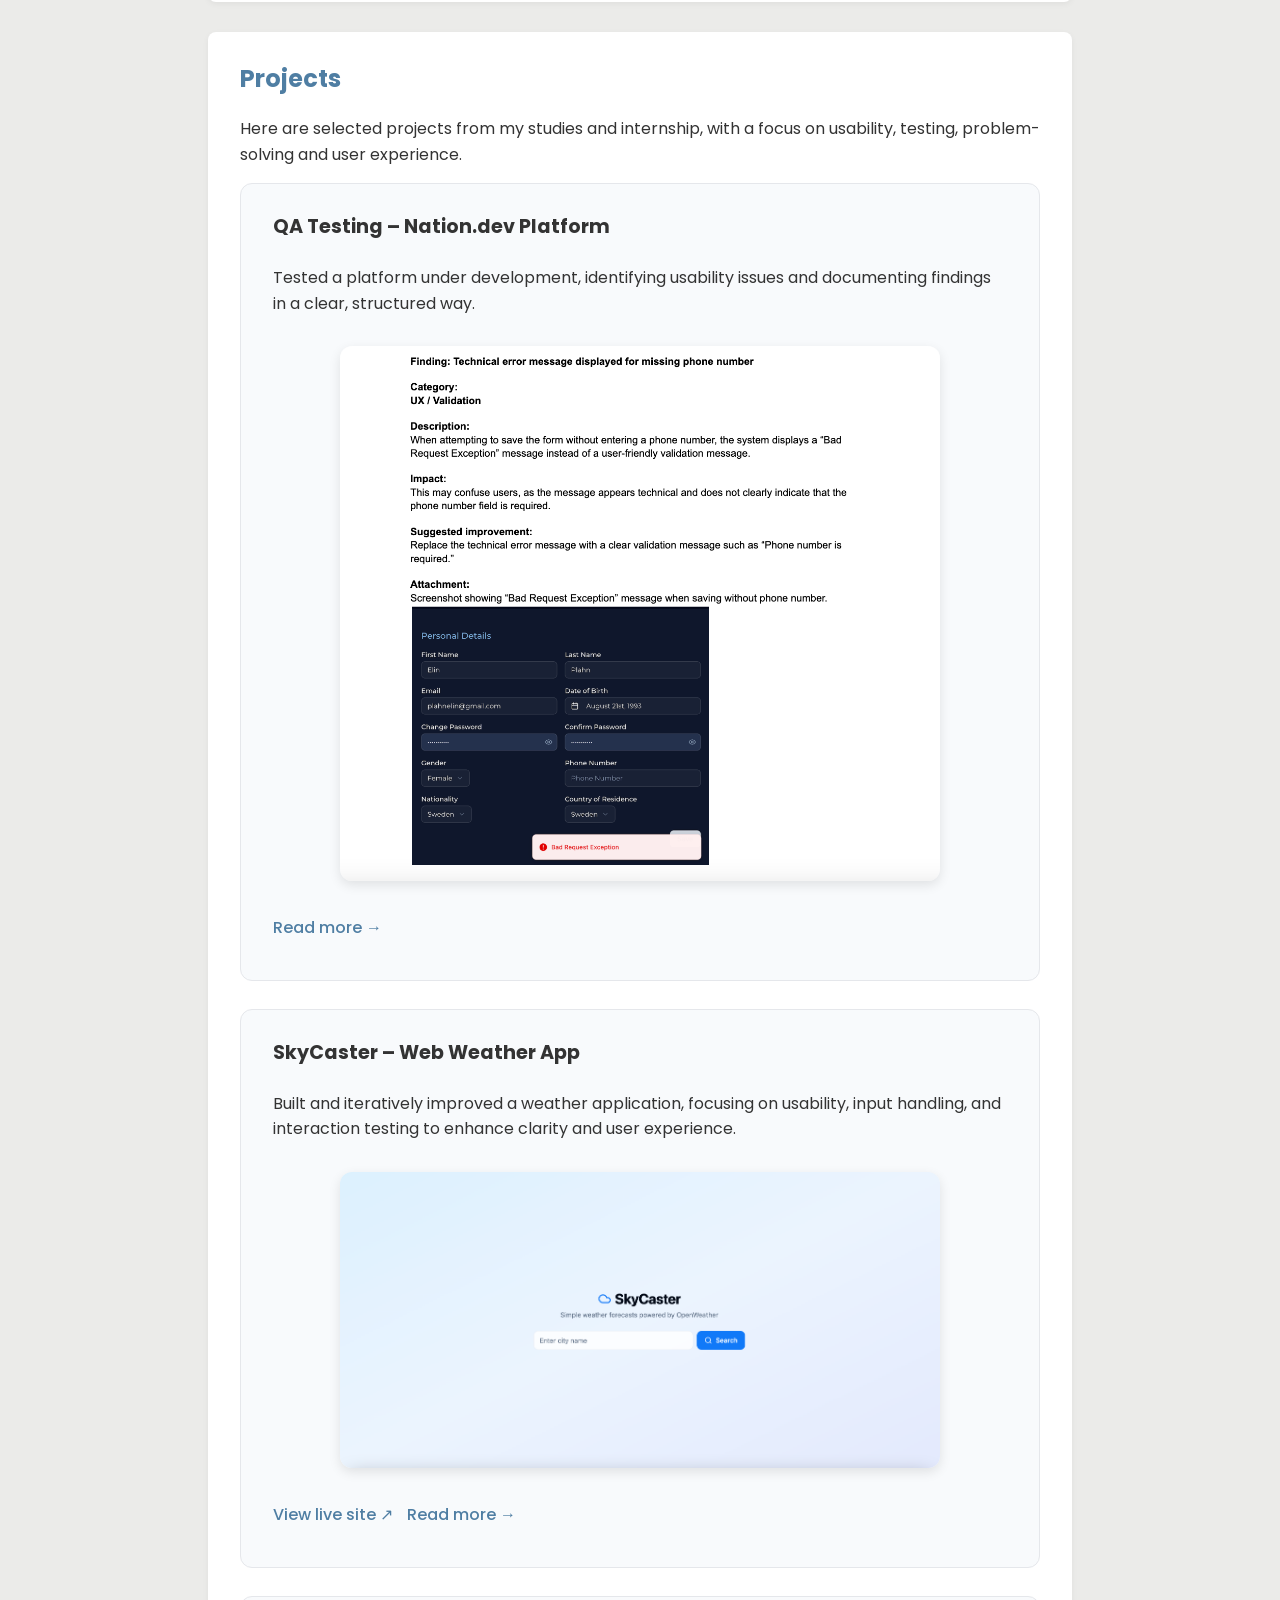
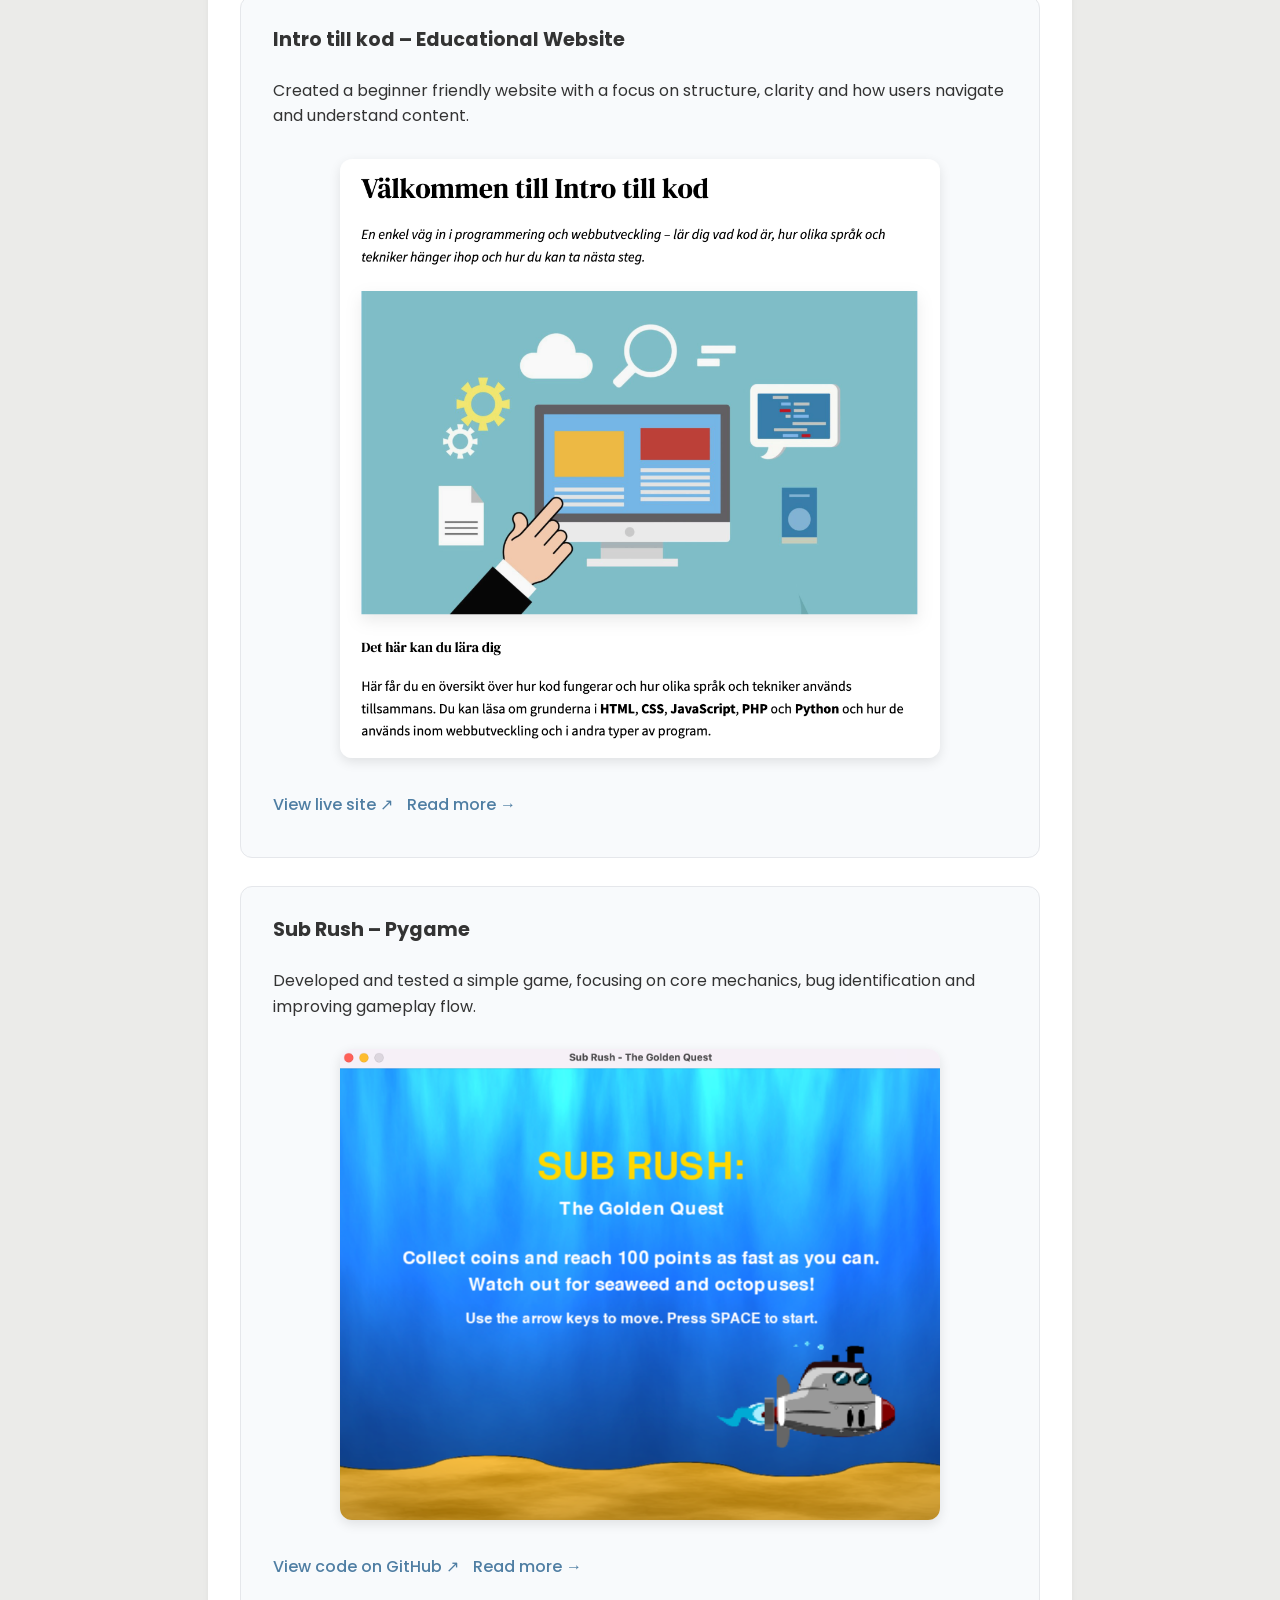
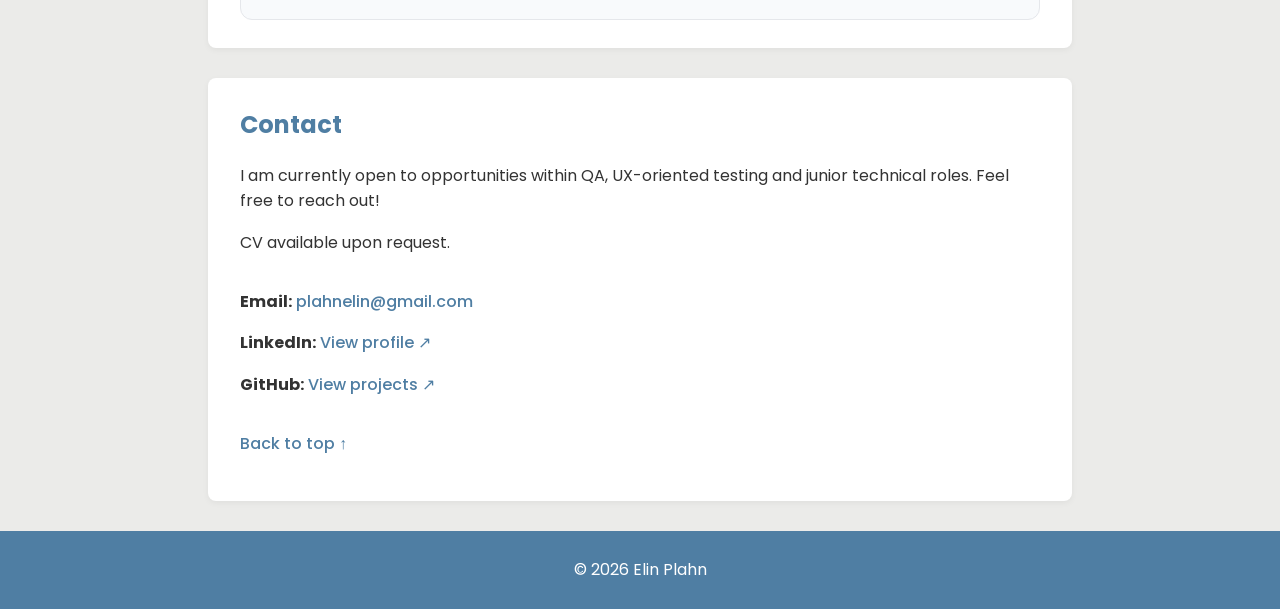
==== commit f753487e: "Update index.html" ====
--- a/index.html
+++ b/index.html
@@ -101,7 +101,7 @@
           <div class="project-card">
             <h3>SkyCaster – Web Weather App</h3>
             
-            <p>Built and refined a weather application with a focus on usability, testing user interactions and improving interface clarity.</p>
+            <p>Built and iteratively improved a weather application, focusing on usability, input handling, and interaction testing to enhance clarity and user experience.</p>
 
             <img src="images/skycaster-screenshot.png" alt="Screenshot of the SkyCaster weather app" class="project-image">
 
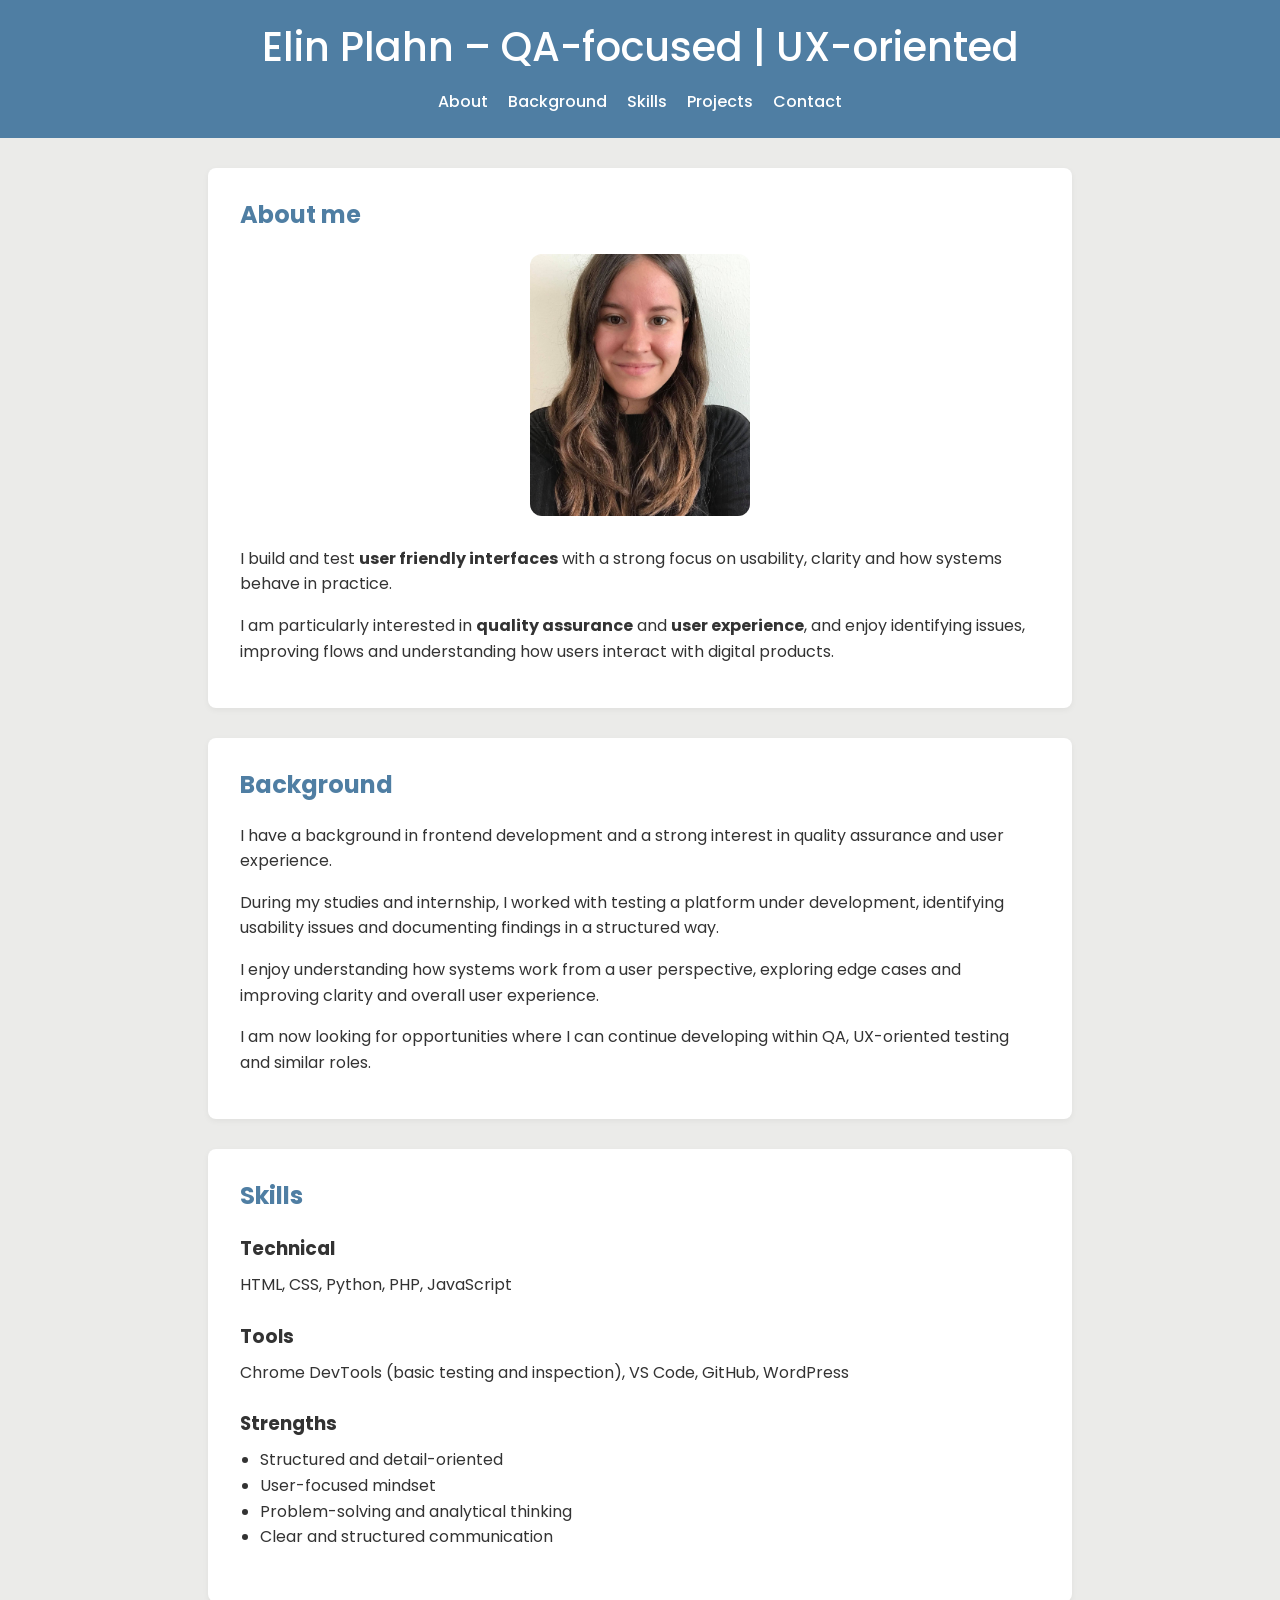
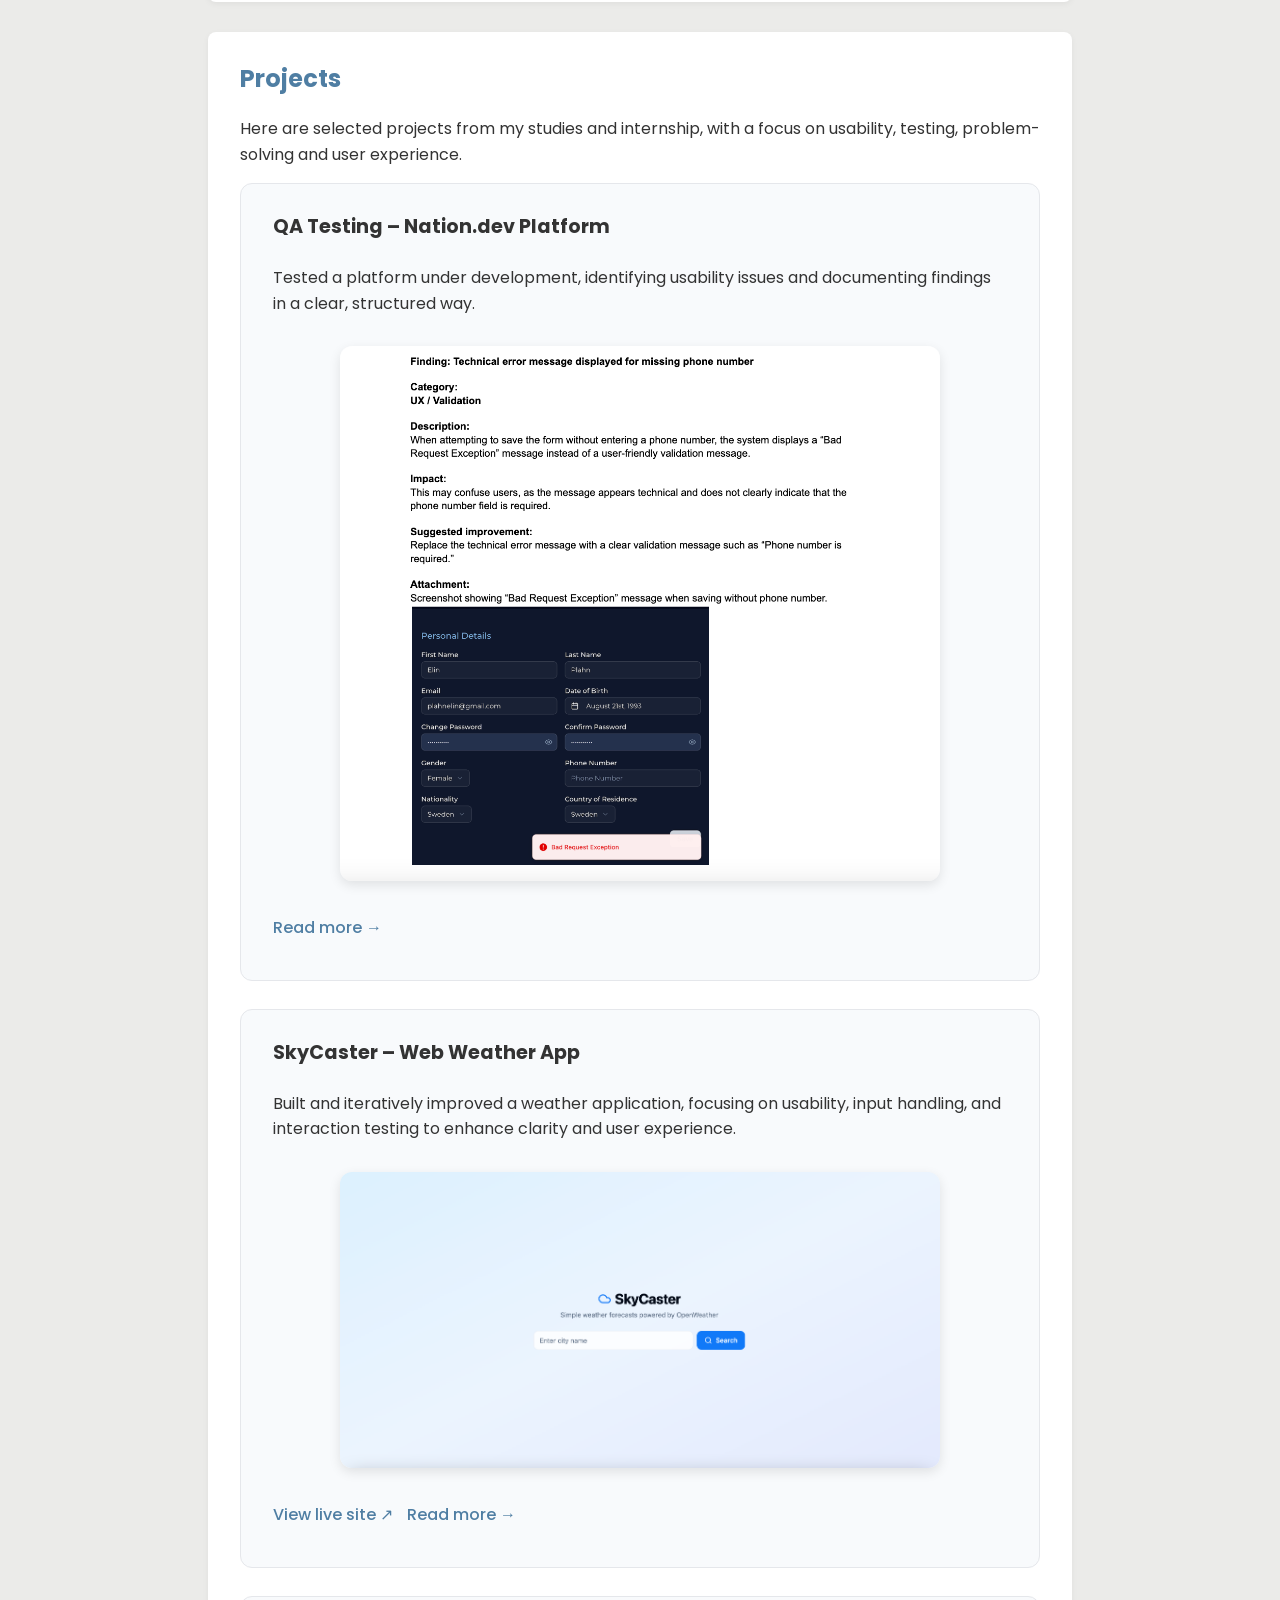
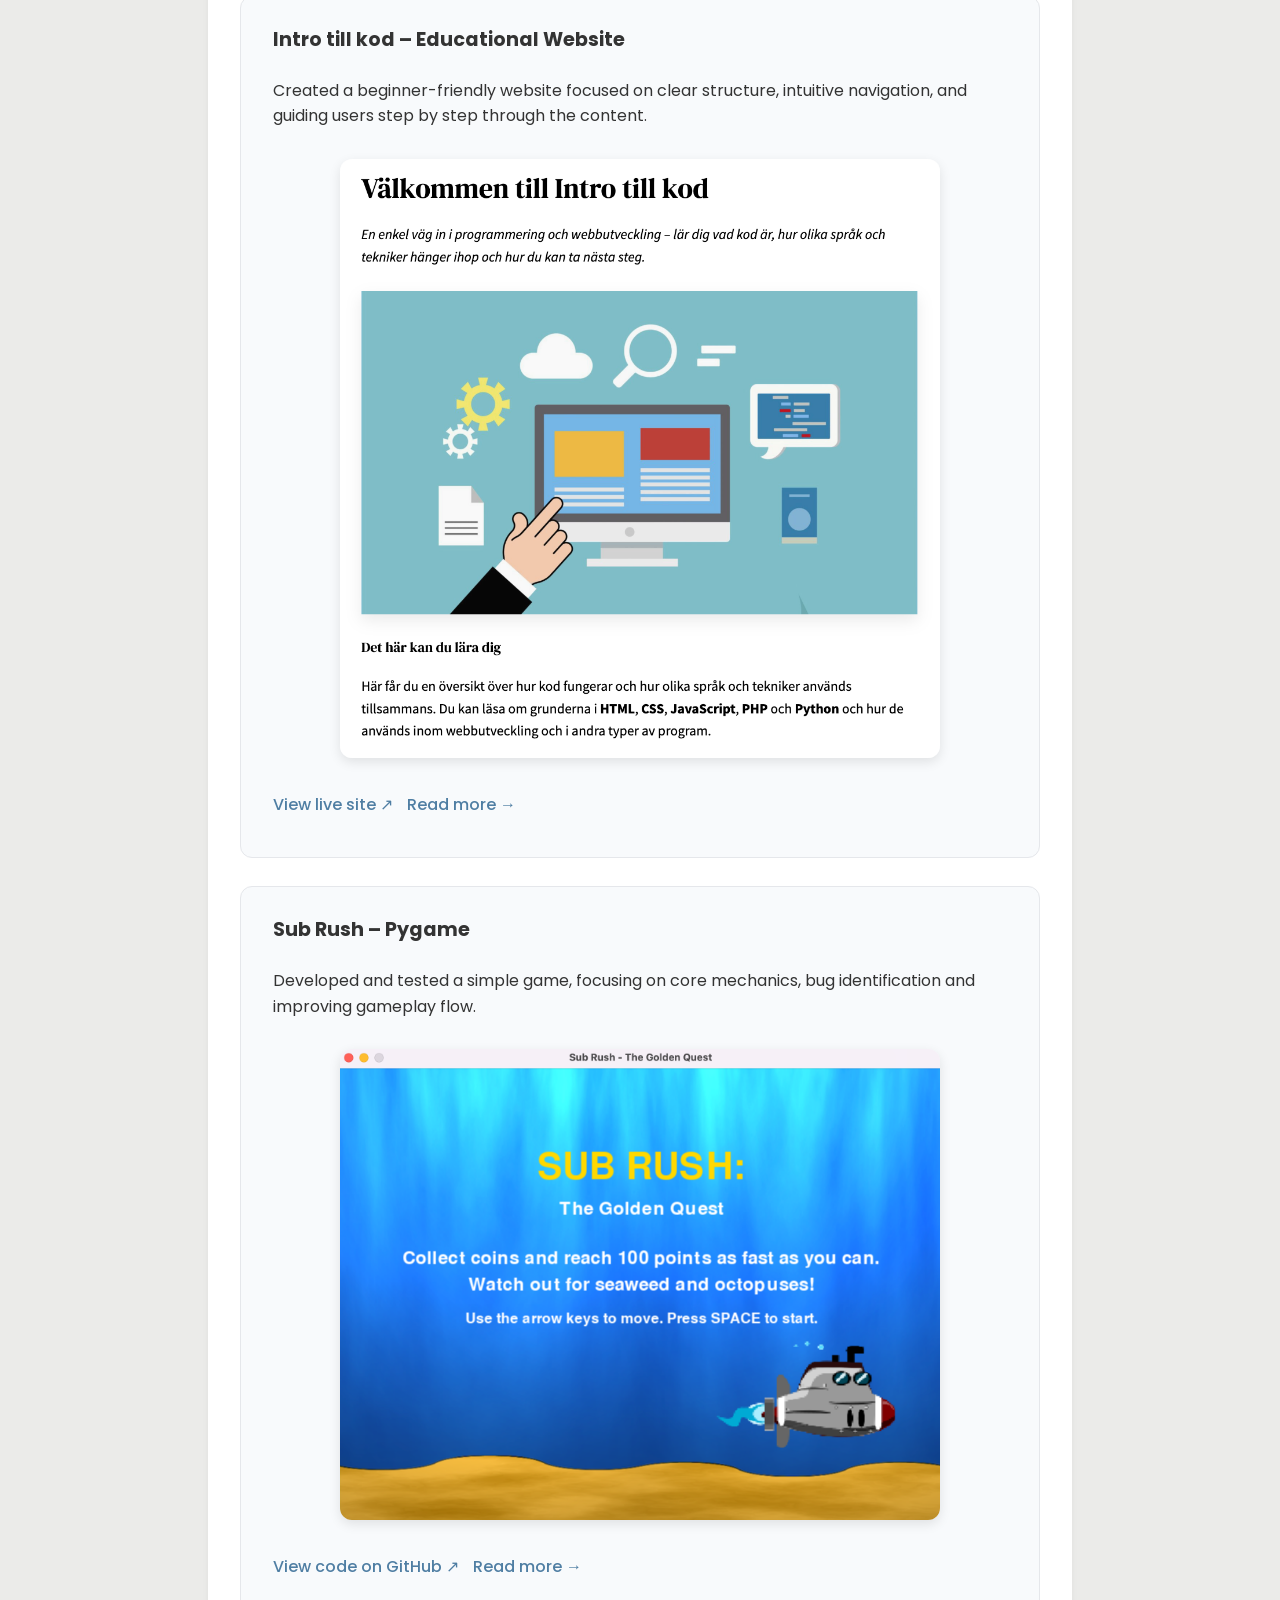
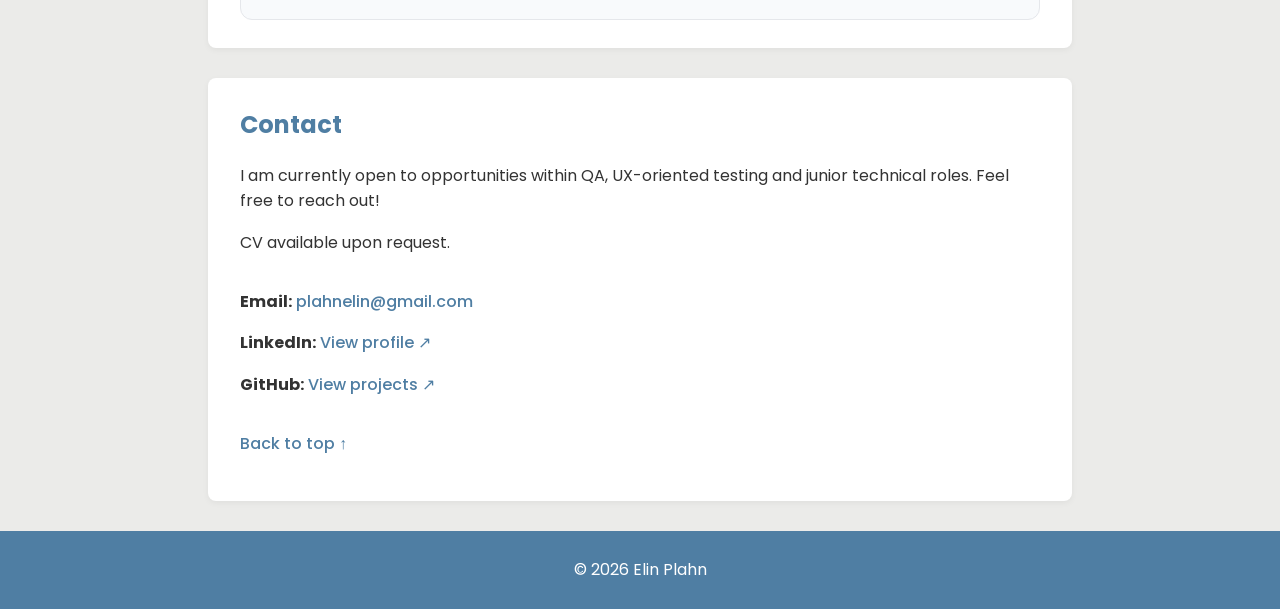
==== commit ea4f2c77: "Refine project description for clarity and focus" ====
--- a/index.html
+++ b/index.html
@@ -115,7 +115,7 @@
           <div class="project-card">
             <h3>Intro till kod – Educational Website</h3>
 
-            <p>Created a beginner friendly website with a focus on structure, clarity and how users navigate and understand content.</p>
+            <p>Created a beginner-friendly website focused on clear structure, intuitive navigation, and guiding users step by step through the content.</p>
 
             <img src="images/intro-screenshot.png" alt="Screenshot of the Intro till kod website" class="project-image">
 
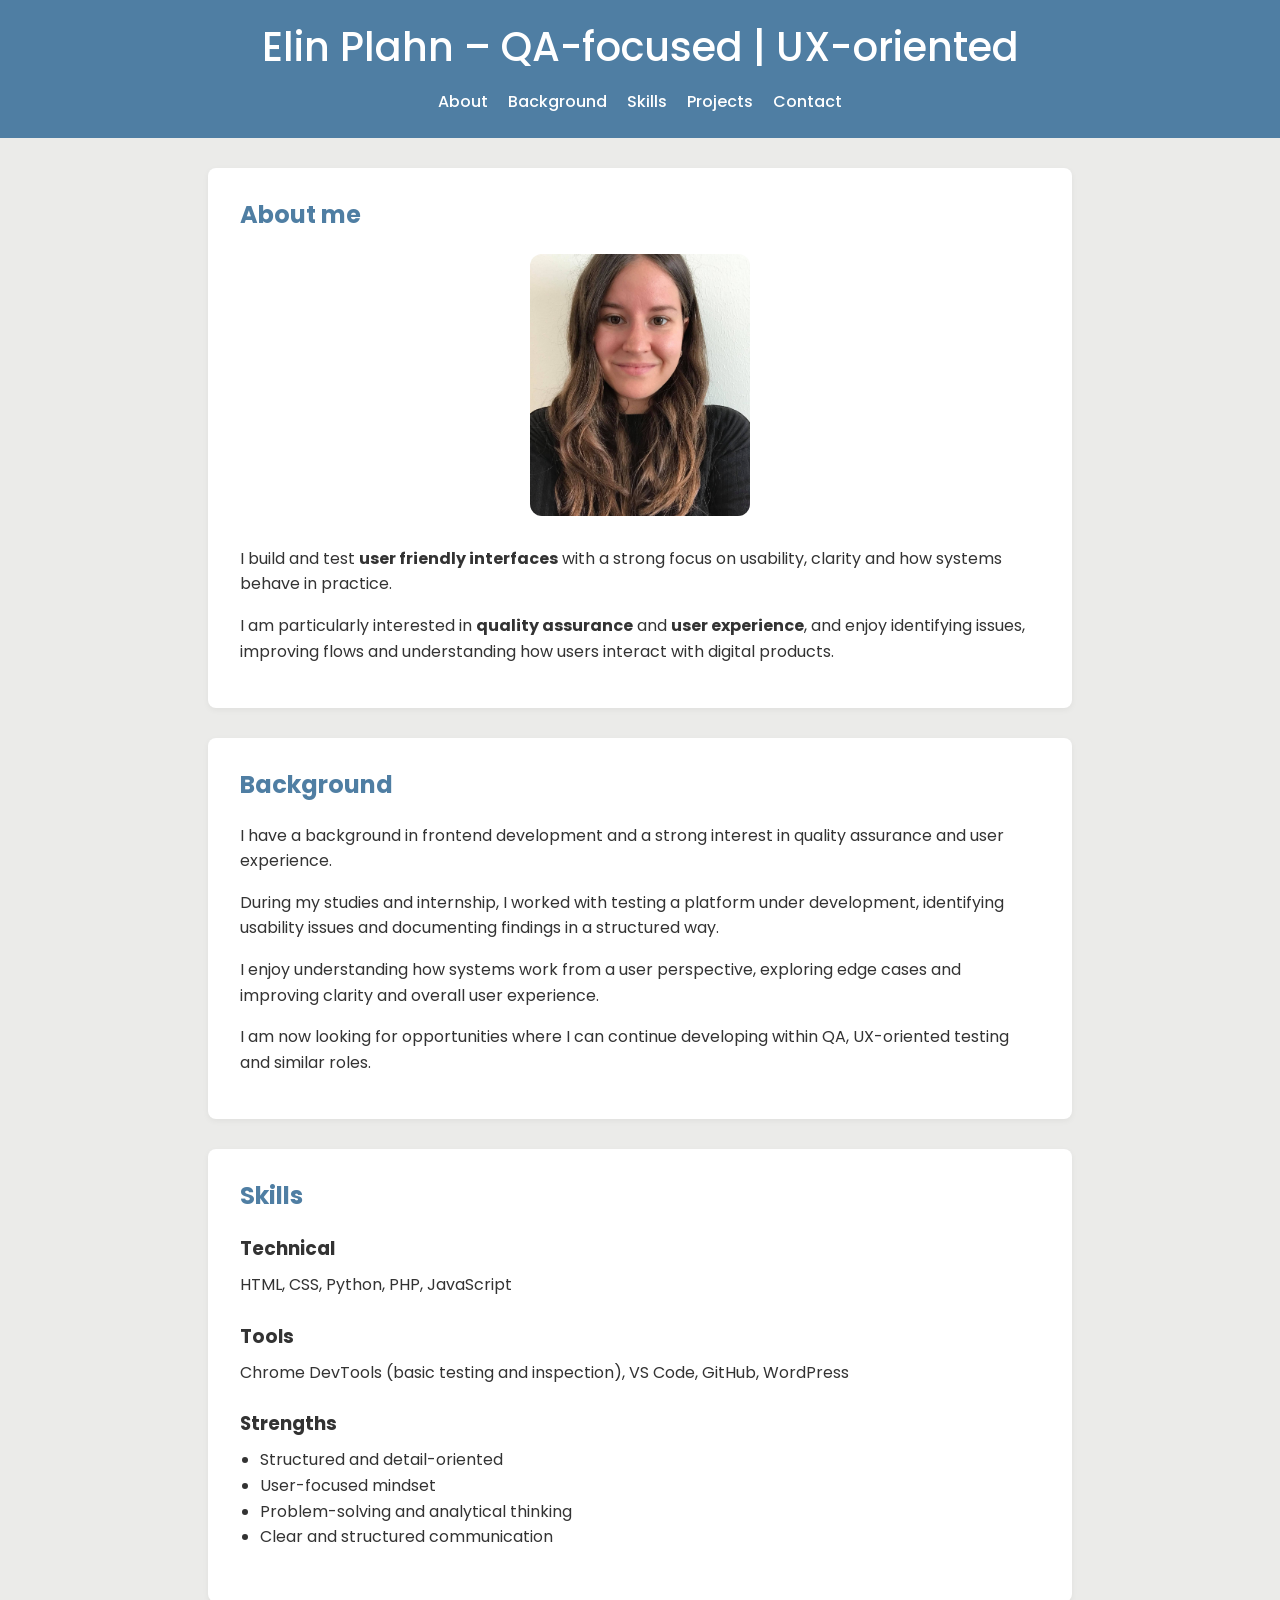
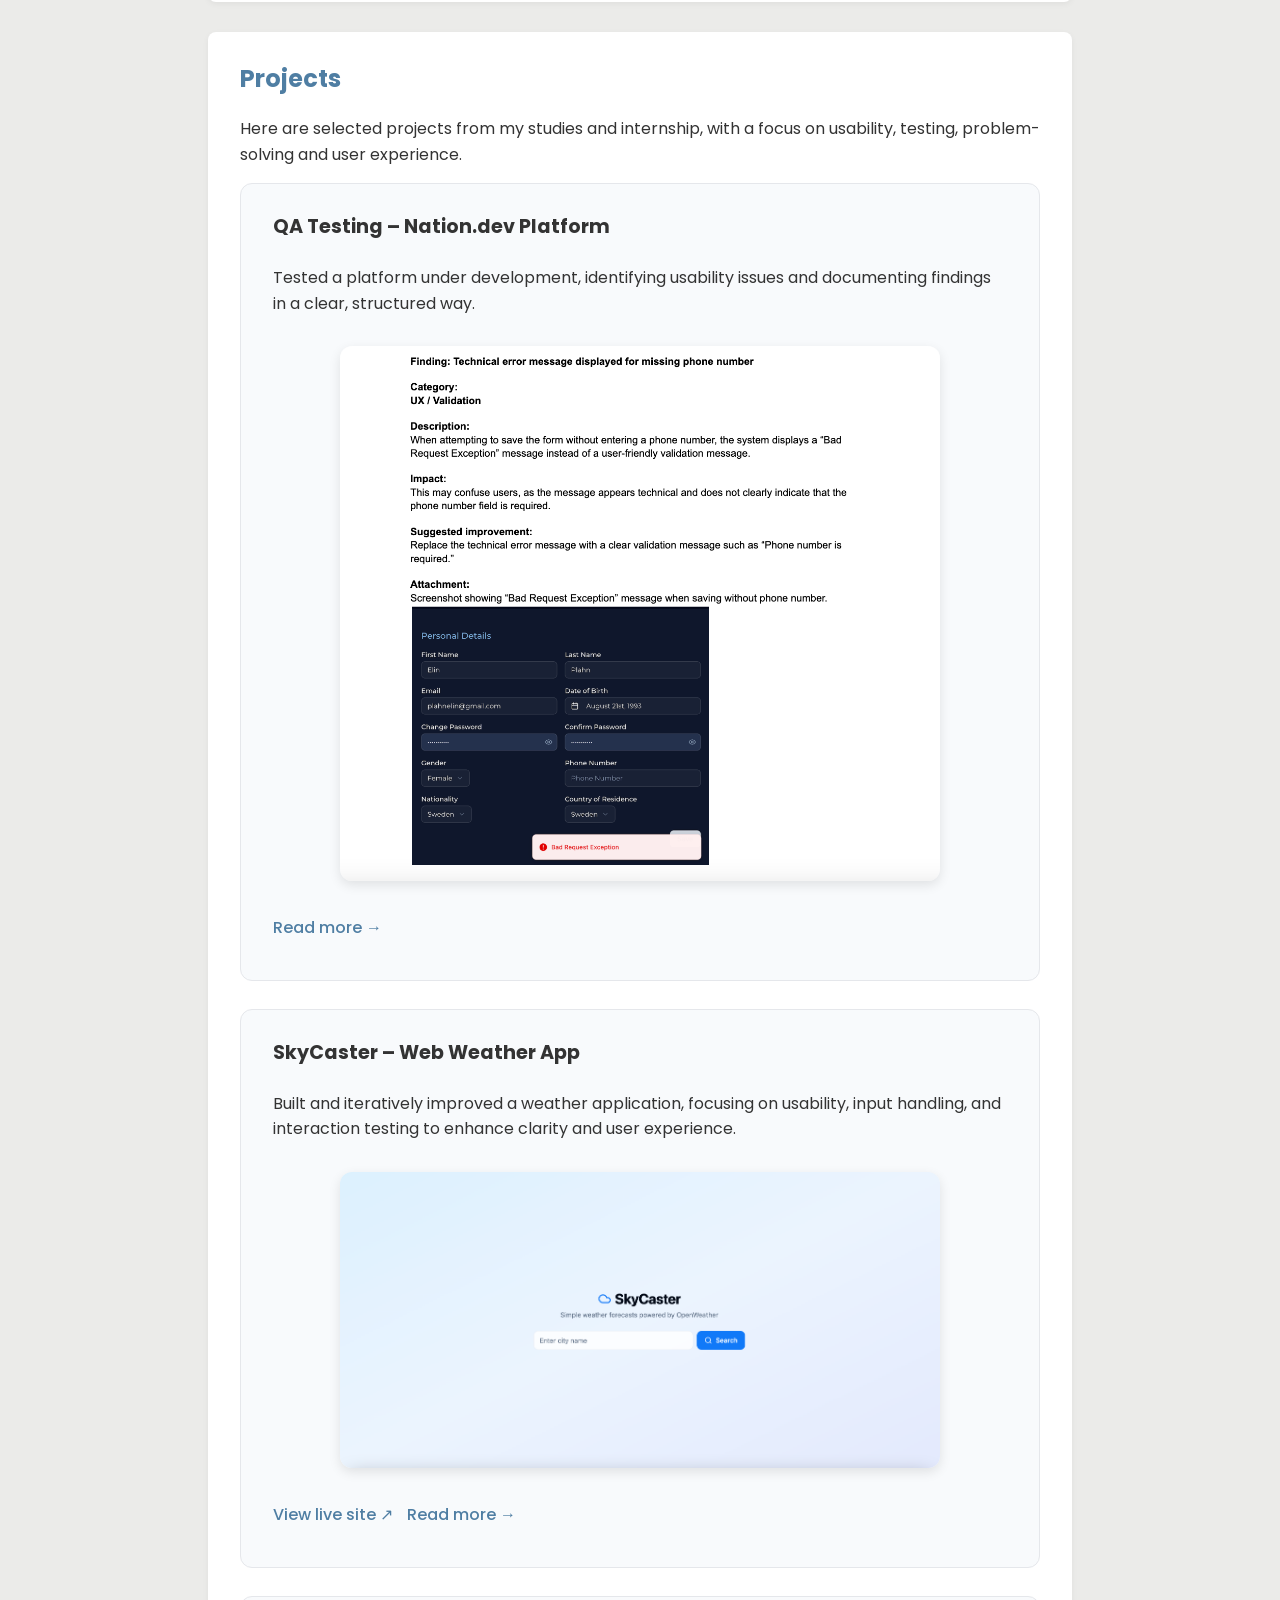
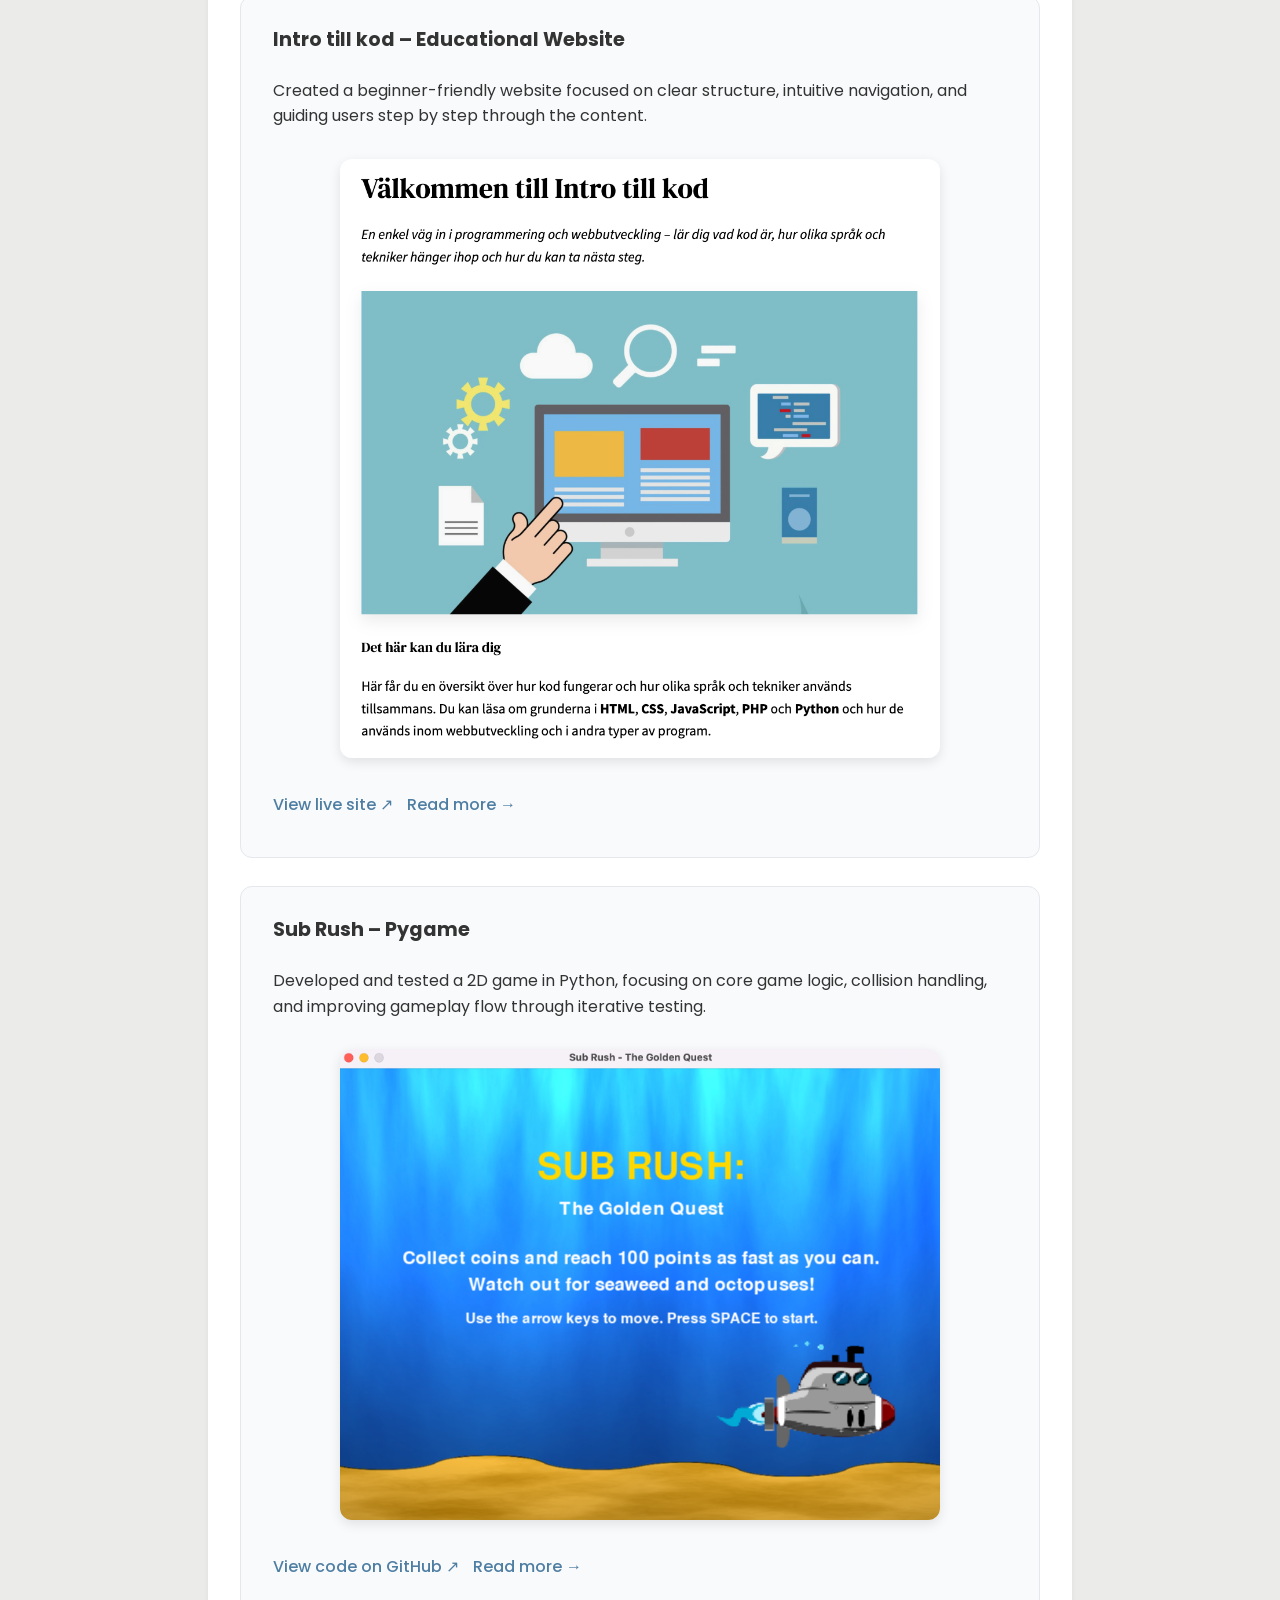
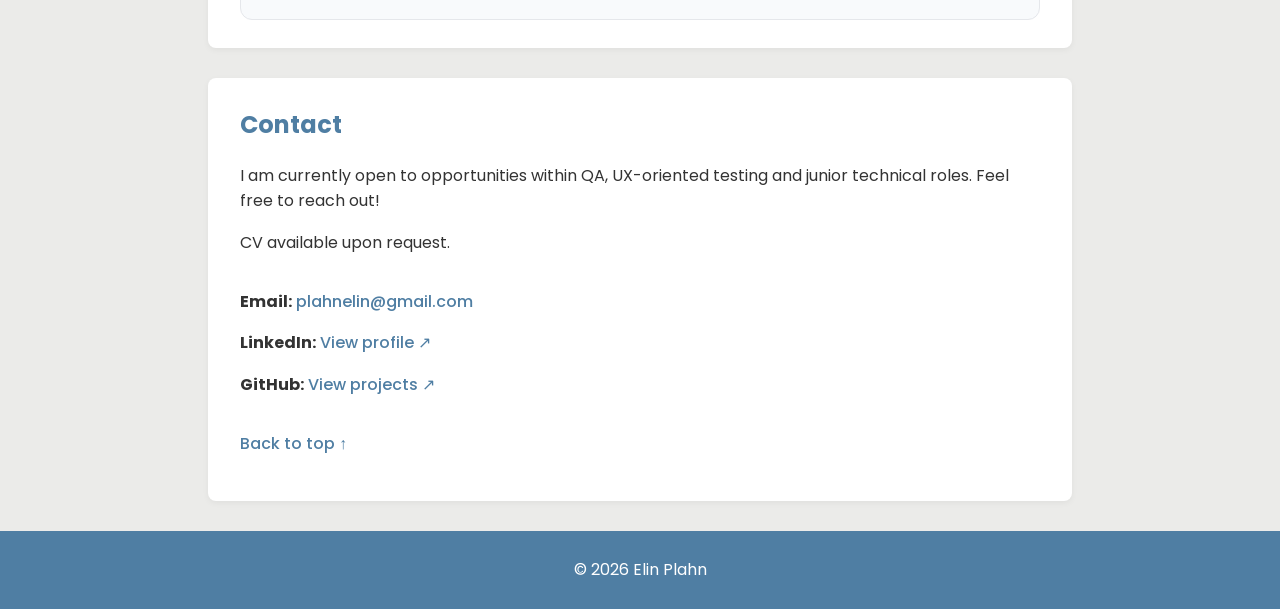
==== commit d7b1a157: "Update project description for Sub Rush game" ====
--- a/index.html
+++ b/index.html
@@ -129,7 +129,7 @@
           <div class="project-card">
             <h3>Sub Rush – Pygame</h3>
 
-            <p>Developed and tested a simple game, focusing on core mechanics, bug identification and improving gameplay flow.</p>
+            <p>Developed and tested a 2D game in Python, focusing on core game logic, collision handling, and improving gameplay flow through iterative testing.</p>
             
             <img src="images/sub-rush-menu.png" alt="Gameplay showing submarine collecting coins and avoiding enemies" class="project-image">
 
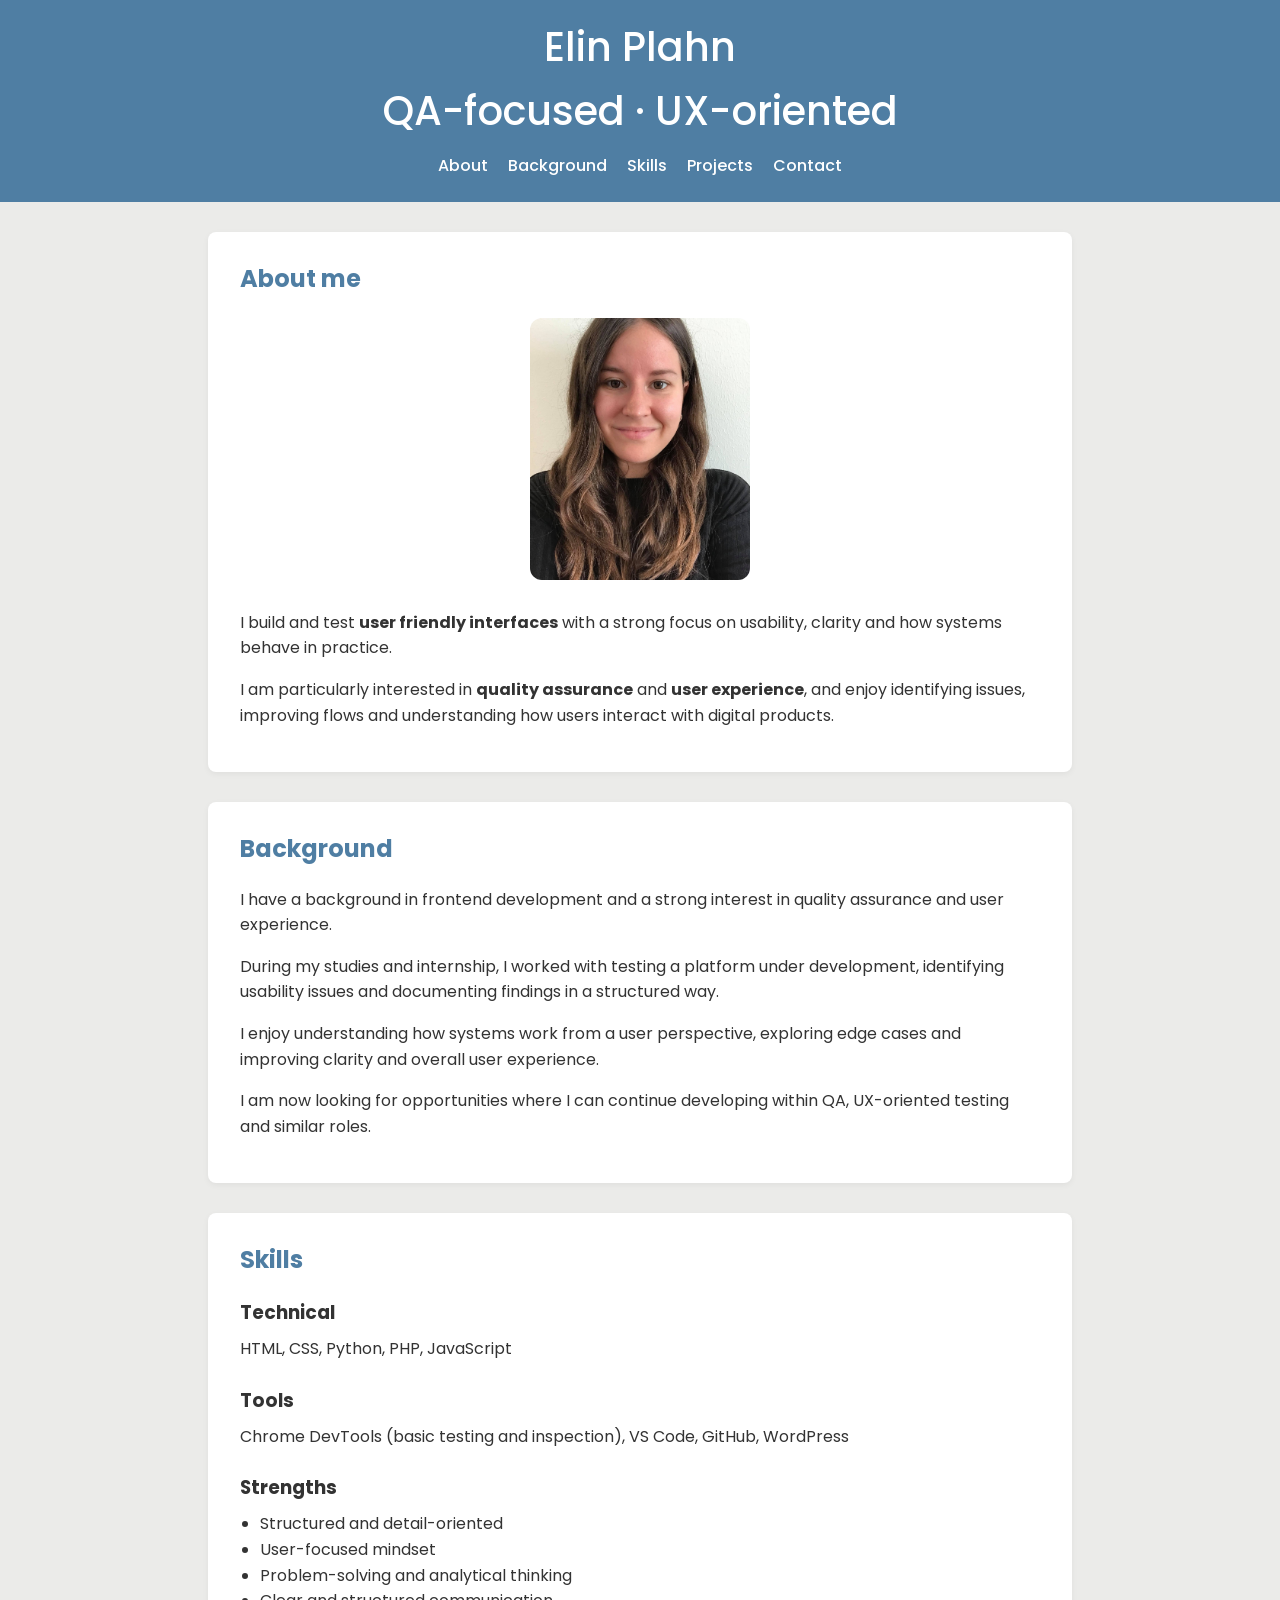
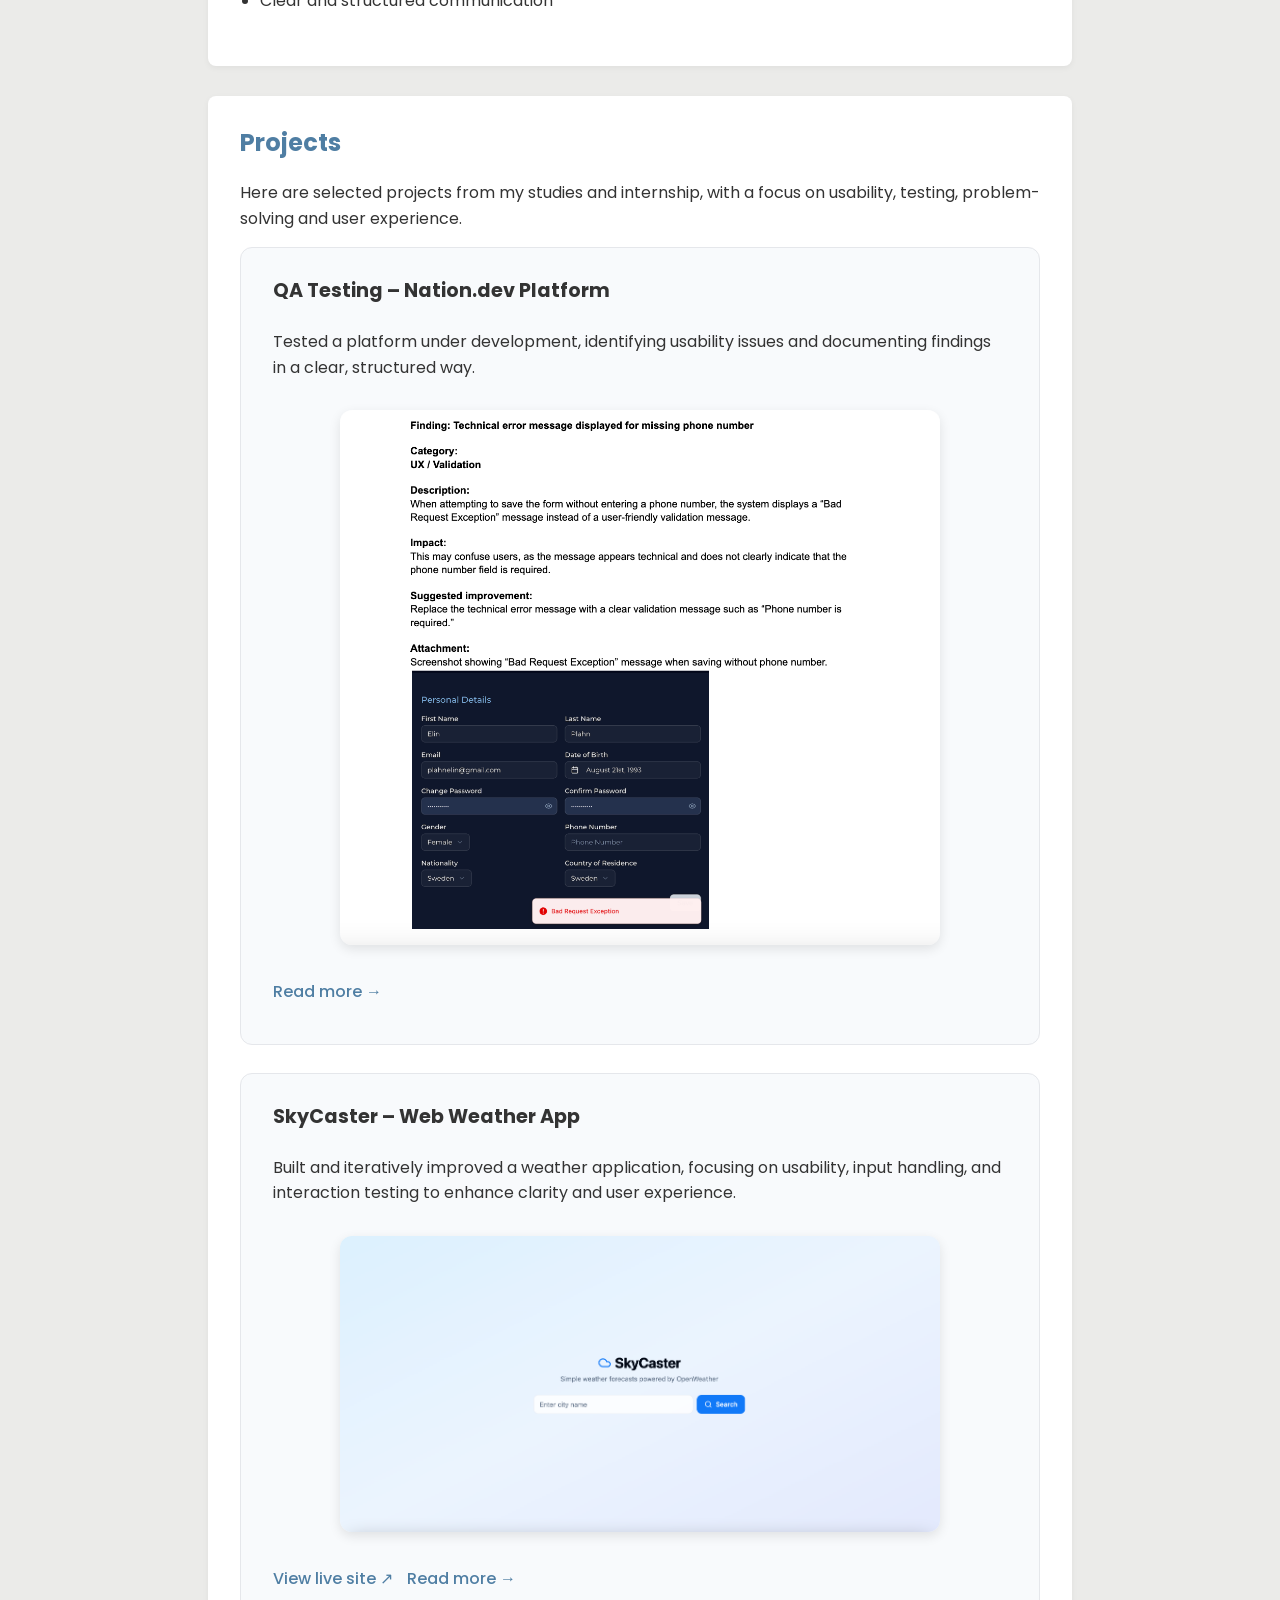
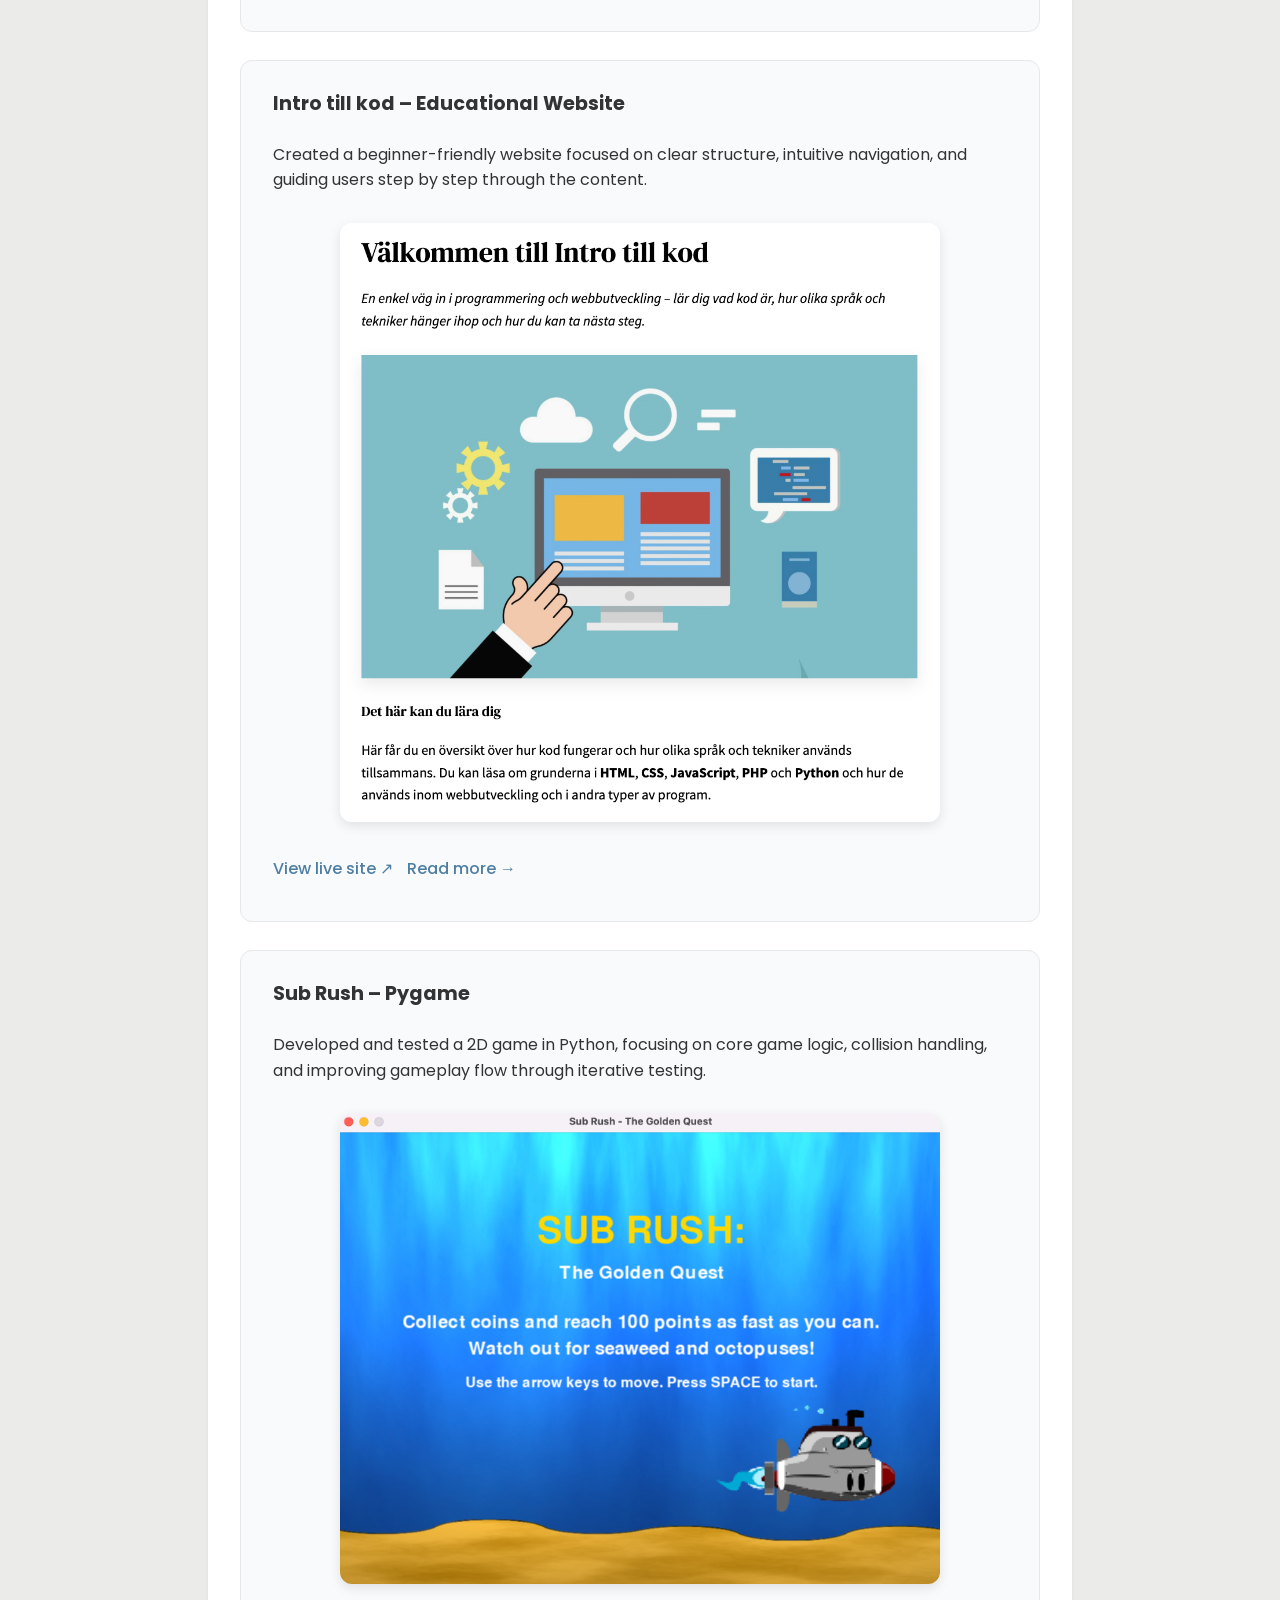
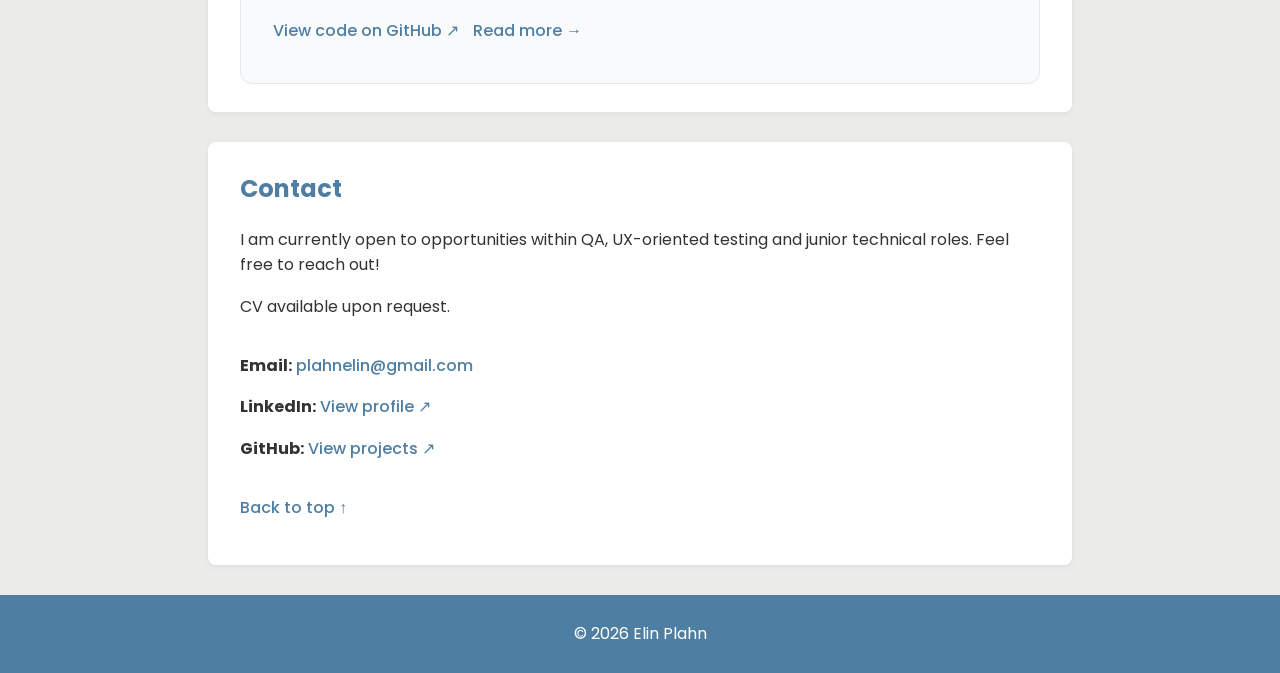
==== commit 9d799228: "Update header structure in index.html Refactor header to improve layout and readability." ====
--- a/index.html
+++ b/index.html
@@ -9,7 +9,13 @@
   </head>
   <body id="top">
     <header>
-      <h1><a href="#top">Elin Plahn – QA-focused | UX-oriented</a></h1>
+      <h1>
+        <a href="#top">
+          Elin Plahn 
+          <span class="mobile-break"><br></span>
+          <span class="subtitle">QA-focused · UX-oriented</span>
+        </a>
+      </h1>
       <nav>
         <a href="#about">About</a>
         <a href="#background">Background</a>
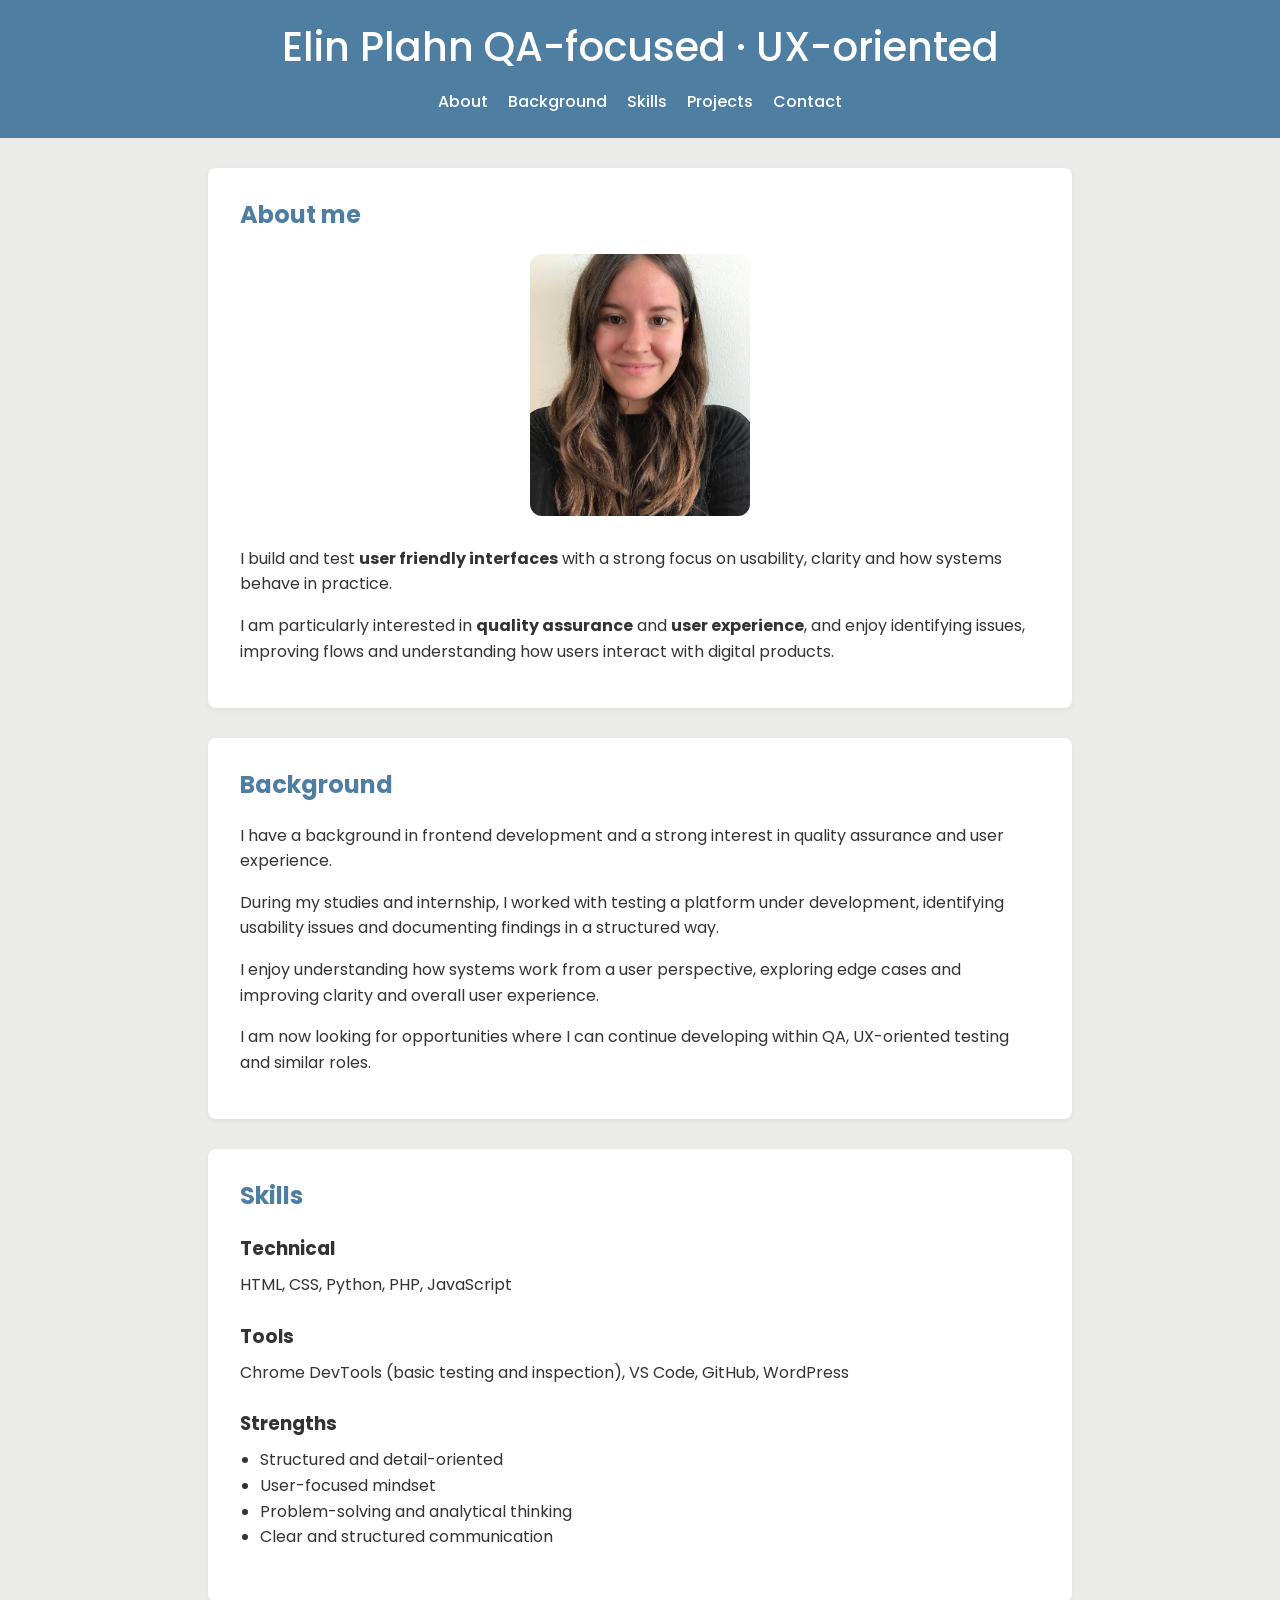
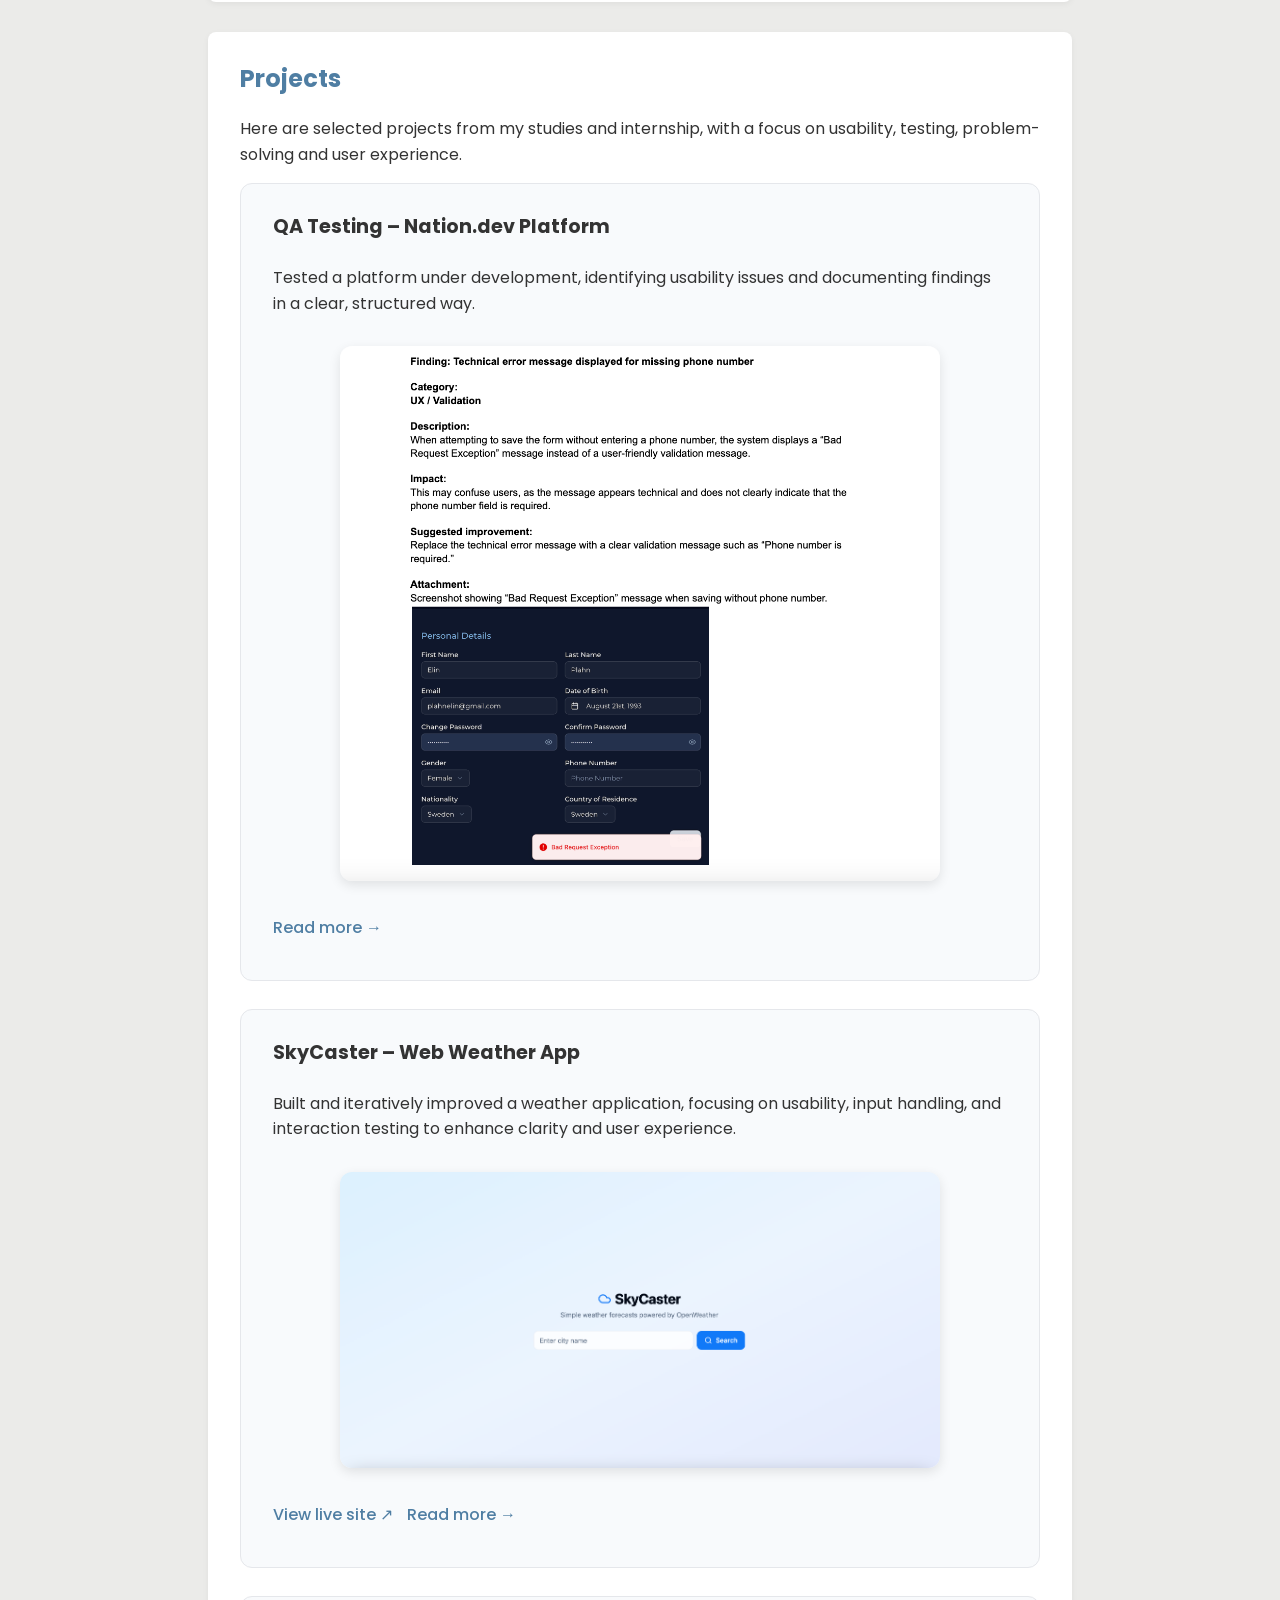
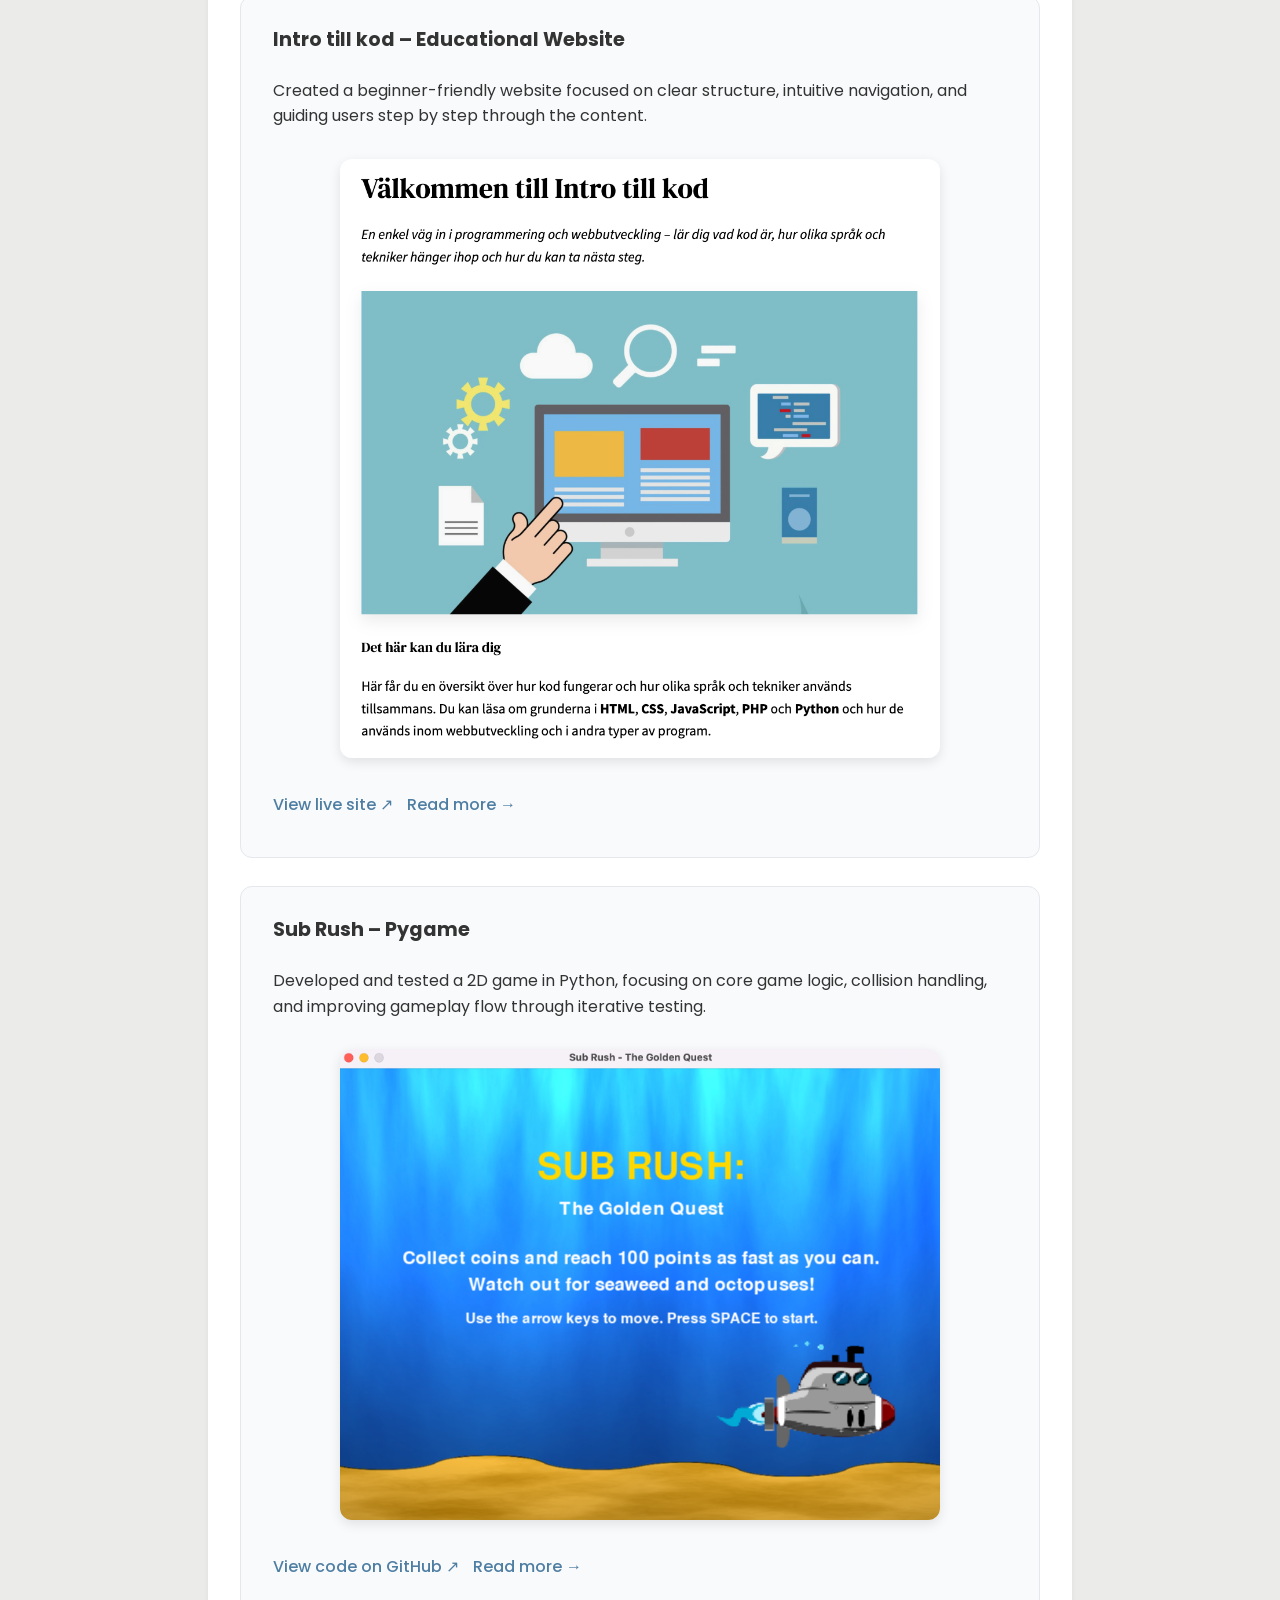
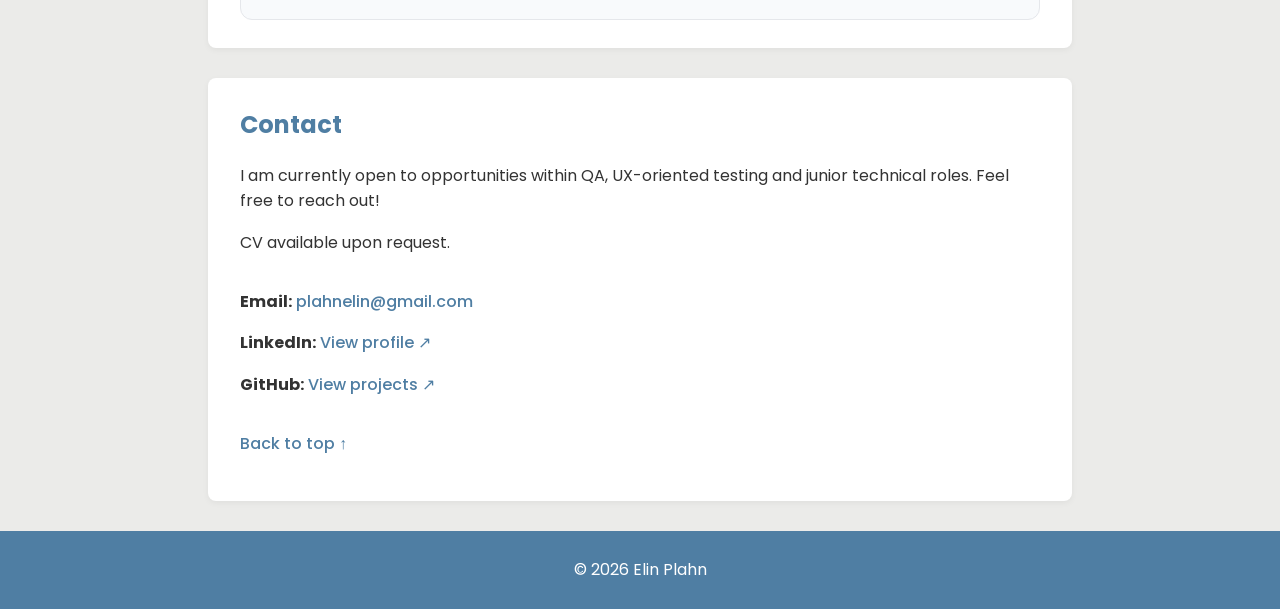
==== commit 8f0f7cff: "Remove mobile-break span from header Removed mobile-break span from header." ====
--- a/index.html
+++ b/index.html
@@ -12,7 +12,6 @@
       <h1>
         <a href="#top">
           Elin Plahn 
-          <span class="mobile-break"><br></span>
           <span class="subtitle">QA-focused · UX-oriented</span>
         </a>
       </h1>
--- a/css/index.css
+++ b/css/index.css
@@ -437,4 +437,8 @@
   .project-links {
     gap: 10px;
   }
-}+  
+  .mobile-break {
+    display: inline;
+  }
+}
